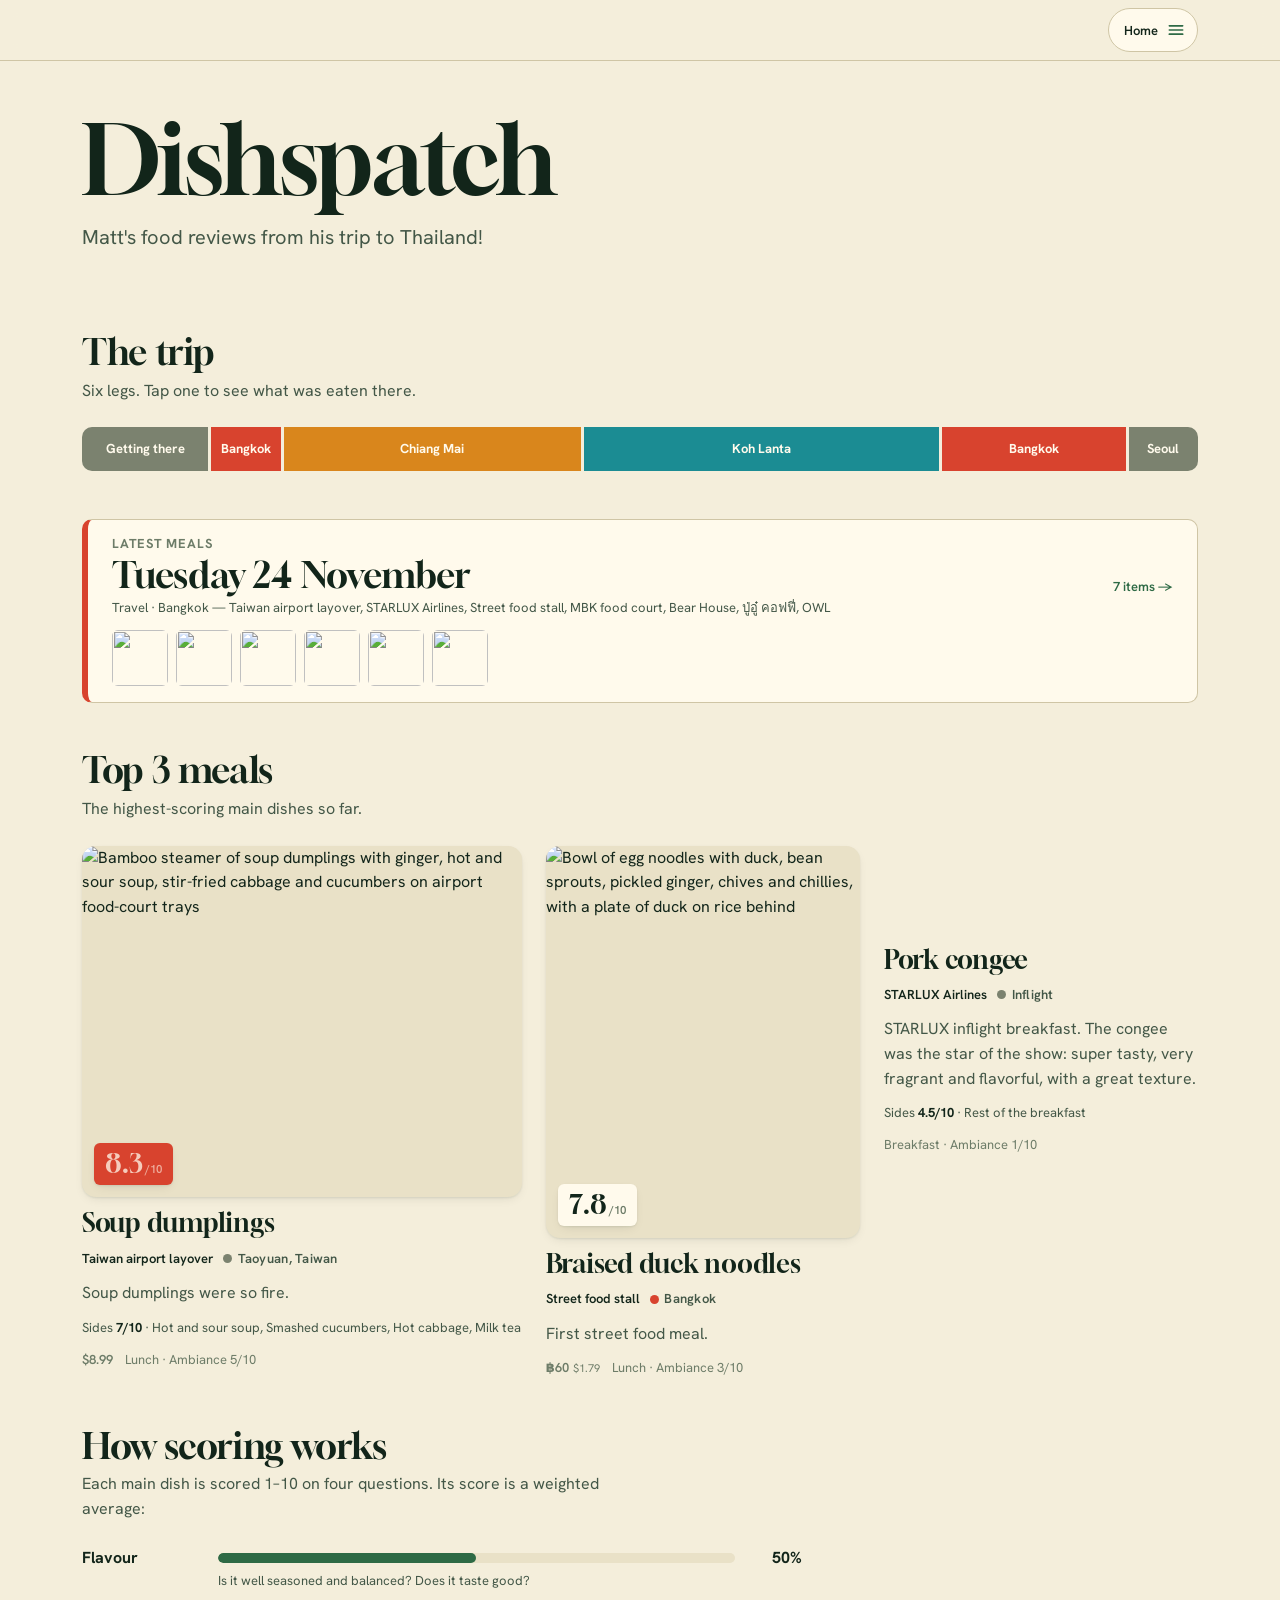
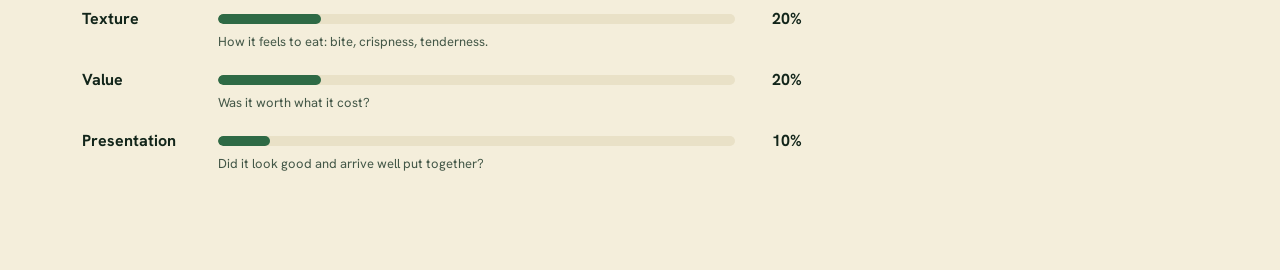
==== site/index.html @ 8c4c0d9f "Home: yesterday's meals card below the trip strip Co-Authored-By: Claude Opus 5.5 <noreply@anthropic" ====
<!doctype html>
<html lang="en">
<head>
<meta charset="utf-8">
<meta name="viewport" content="width=device-width, initial-scale=1">
<title>Dishspatch</title>
<meta name="description" content="Dishspatch: dispatches from Thailand, one dish at a time. A scored photo journal of everything eaten, 22 Nov – 8 Dec 2026.">
<link rel="preconnect" href="https://fonts.googleapis.com">
<link rel="preconnect" href="https://fonts.gstatic.com" crossorigin>
<link href="https://fonts.googleapis.com/css2?family=Gloock&family=Hanken+Grotesk:wght@400;500;600;700&family=Sarabun:wght@400;500&display=swap" rel="stylesheet">
<link rel="stylesheet" href="brand.css">
<style>
  .wrap { max-width: 1180px; margin: 0 auto; padding: 0 16px; }
  @media (min-width: 720px) { .wrap { padding: 0 32px; } }

  /* Masthead */
  .masthead { position: relative; overflow: hidden; padding: var(--s-7) 0 var(--s-6); }
  .masthead .wrap { position: relative; }
  .masthead h1 { font-size: var(--step-5); letter-spacing: -0.02em; }
  .masthead h1 a { color: inherit; text-decoration: none; }
  .tagline { font-size: var(--step-1); color: var(--ink-soft); margin: var(--s-3) 0 0; max-width: 40ch; }
  /* Leg strip (mirrors the travel planner) */
  .strip { display: flex; gap: 3px; margin-top: var(--s-5); height: 44px; border-radius: var(--radius-md); overflow: hidden; }
  .strip a { flex: var(--n) 1 0; min-width: 0; display: flex; align-items: center; justify-content: center; padding: 0 6px; background: var(--r);
    color: #fffaec; text-decoration: none; font: 700 var(--step--1)/1.1 var(--font-body); white-space: nowrap; overflow: hidden; text-overflow: ellipsis; }
  .strip a:hover { filter: brightness(1.08); }
  .strip a:focus-visible { outline: 3px solid var(--ink); outline-offset: -3px; border-radius: 0; }
  /* Phones: same proportional bar, thin slices use their abbreviation. */
  .strip a { min-width: 30px; }
  @media (max-width: 599px) { .strip { height: 40px; } .strip a { font-size: 11px; padding: 0 3px; } .strip a .wide { display: none; } }
  @media (min-width: 600px) { .strip a .narrow { display: none; } }

  /* Sticky bar: the three views */
  .bar { position: sticky; top: 0; z-index: 5; background: color-mix(in srgb, var(--paper) 94%, transparent); backdrop-filter: blur(8px); border-bottom: 1px solid var(--rule); }
  .bar .wrap { padding-top: var(--s-2); padding-bottom: var(--s-2); }
  /* Menu: one button opens the list of views */
  .bar .wrap { display: flex; justify-content: flex-end; }
  .menu { position: relative; width: max-content; }
  .menu-btn { display: inline-flex; align-items: center; gap: .65em; min-height: 44px; padding: 0 .85em 0 1.15em; border: 1.5px solid var(--rule); border-radius: var(--pill);
    background: var(--paper-raised); color: var(--ink); font: 600 var(--step--1)/1 var(--font-body); cursor: pointer; transition: border-color .2s var(--ease-out); }
  .menu-btn:hover, .menu-btn[aria-expanded="true"] { border-color: var(--fern); }
  .menu-btn svg { width: 20px; height: 20px; flex: none; color: var(--fern); }
  .menu-list { position: absolute; top: calc(100% + 8px); right: 0; z-index: 6; min-width: 232px; list-style: none; margin: 0; padding: 6px;
    background: var(--paper-raised); border: 1px solid var(--rule); border-radius: var(--radius-md); box-shadow: var(--shadow-2); }
  .menu-list a { display: block; padding: .85em 1em; border-radius: var(--radius-sm); color: var(--ink); text-decoration: none; font-weight: 600; }
  .menu-list a:hover { background: var(--paper-sunk); }
  .menu-list a[aria-current="page"] { background: var(--fern); color: var(--paper-raised); }

  /* Best to worst */
  .filters { display: flex; flex-wrap: wrap; align-items: end; gap: var(--s-4); }
  .field { display: grid; gap: 6px; }
  .field > span { font-size: var(--step--1); font-weight: 600; color: var(--ink-soft); }
  .seg { display: flex; border: 1.5px solid var(--rule); border-radius: var(--pill); padding: 3px; background: var(--paper-raised); }
  .seg button { border: 0; background: none; font: 600 var(--step--1)/1 var(--font-body); color: var(--ink-soft); padding: 0 1.2em; min-height: 36px; border-radius: var(--pill); cursor: pointer; }
  .seg button:hover { color: var(--ink); }
  .seg button[aria-pressed="true"] { background: var(--fern); color: var(--paper-raised); }
  .field select { appearance: none; min-height: 42px; padding: 0 2.4em 0 1em; border: 1.5px solid var(--rule); border-radius: var(--pill); color: var(--ink); cursor: pointer;
    font: 600 var(--step--1)/1 var(--font-body); background: var(--paper-raised) url("data:image/svg+xml,%3Csvg xmlns='http://www.w3.org/2000/svg' viewBox='0 0 24 24' fill='none' stroke='%2312251a' stroke-width='2' stroke-linecap='round' stroke-linejoin='round'%3E%3Cpath d='m6 9 6 6 6-6'/%3E%3C/svg%3E") no-repeat right .8em center / 16px; }
  .field select:hover { border-color: var(--ink-faint); }
  .rank { list-style: none; margin: var(--s-6) 0 0; padding: 0; border-top: 1px solid var(--rule); max-width: 760px; }
  .rank li { border-bottom: 1px solid var(--rule); }
  .rank-row { display: grid; grid-template-columns: 1.75rem 56px 1fr auto; gap: var(--s-3); align-items: center; width: 100%; padding: var(--s-3) 0;
    background: none; border: 0; font: inherit; color: inherit; text-align: left; cursor: pointer; }
  .rank-row:hover b { text-decoration: underline; text-underline-offset: 3px; text-decoration-thickness: 1.5px; }
  .rank-n { font-weight: 700; color: var(--ink-faint); font-variant-numeric: tabular-nums; text-align: right; }
  .rank-thumb { width: 56px; height: 56px; border-radius: var(--radius-sm); overflow: hidden; display: grid; place-items: center;
    background: color-mix(in srgb, var(--r) 18%, var(--paper-sunk)); color: var(--r); }
  .rank-thumb img { width: 100%; height: 100%; object-fit: cover; }
  .rank-thumb svg { width: 30px; opacity: .75; }
  .rank-text { min-width: 0; }
  .rank-text b { display: block; font-weight: 700; }
  .rank-text small { display: block; margin-top: 2px; color: var(--ink-soft); font-size: var(--step--1); }
  .rank-score { font: 400 var(--step-2)/1 var(--font-display); font-variant-numeric: tabular-nums; white-space: nowrap; }
  .rank-score small { font: 600 var(--step--1)/1 var(--font-body); color: var(--ink-faint); margin-left: 1px; }
  .rank li:first-child .rank-score { color: var(--hibiscus); }
  .rank-rest { margin: var(--s-4) 0 0; color: var(--ink-faint); font-size: var(--step--1); max-width: 62ch; }
  .masthead h1 a { color: inherit; text-decoration: none; }
  .view-intro { padding-top: var(--s-6); }
  .view-intro .strip { margin-top: 0; }

  /* Day chips (Day by day view) */
  .daychips { list-style: none; margin: 0; padding: 0; display: flex; flex-wrap: wrap; gap: var(--s-2); }
  .daychips a { display: grid; place-items: center; min-width: 44px; height: 44px; padding: 0 .6em; border-radius: var(--radius-sm); border: 1.5px solid var(--rule);
    background: var(--paper-raised); color: var(--ink); text-decoration: none; font: 700 var(--step--1)/1 var(--font-body); }
  .daychips a.has { border-color: var(--r); background: color-mix(in srgb, var(--r) 14%, var(--paper-raised)); }
  .daychips a:hover { border-color: var(--ink-faint); }
  .chips-note { margin: var(--s-3) 0 0; font-size: var(--step--1); color: var(--ink-faint); }

  /* Intro: top 3 + scoring chart */
  .intro section { padding: var(--s-7) 0 0; }
  .intro .section-title { margin-bottom: var(--s-2); }
  /* Home: quick link to yesterday's meals (or the latest day with food). */
  .yday { display: grid; grid-template-columns: 1fr auto; gap: var(--s-1) var(--s-4); align-items: center; padding: var(--s-4) var(--s-5);
    border: 1.5px solid var(--rule); border-left: 6px solid var(--r); border-radius: var(--radius-md); background: var(--paper-raised);
    color: var(--ink); text-decoration: none; transition: border-color .2s var(--ease-out); }
  .yday:hover { border-color: var(--r); }
  .yday:focus-visible { outline: 3px solid var(--ink); outline-offset: 2px; }
  .yday-k { grid-column: 1 / -1; font: 700 var(--step--1)/1.2 var(--font-body); color: var(--ink-faint); text-transform: uppercase; letter-spacing: .06em; }
  .yday-date { font: 400 var(--step-3)/1.05 var(--font-display); }
  .yday-go { grid-row: 2 / span 2; grid-column: 2; font: 600 var(--step--1)/1 var(--font-body); color: var(--fern); white-space: nowrap; }
  .yday-where { margin: 0; color: var(--ink-soft); font-size: var(--step--1); }
  .yday-thumbs { grid-column: 1 / -1; display: flex; gap: var(--s-2); margin-top: var(--s-2); overflow: hidden; }
  @media (max-width: 599px) { .yday { padding: var(--s-4); } .yday-date { font-size: var(--step-2); } .yday-thumbs img { width: 48px; height: 48px; } }
  .yday-thumbs img { width: 56px; height: 56px; flex: none; object-fit: cover; border-radius: var(--radius-sm); }
  .lede { margin: 0 0 var(--s-5); color: var(--ink-soft); max-width: 62ch; }
  .weights { list-style: none; margin: 0; padding: 0; display: grid; gap: var(--s-4); max-width: 720px; }
  .weights li { display: grid; grid-template-columns: 7.5rem 1fr 3.2rem; gap: var(--s-1) var(--s-4); align-items: center; }
  .weights .w-name { font-weight: 700; }
  .weights .w-bar { height: 10px; border-radius: var(--pill); background: var(--paper-sunk); overflow: hidden; }
  .weights .w-bar i { display: block; height: 100%; width: var(--w); background: var(--fern); border-radius: inherit; }
  .weights .w-pct { font-weight: 700; text-align: right; }
  .weights .w-q { grid-column: 1 / -1; color: var(--ink-soft); font-size: var(--step--1); margin-top: calc(-1 * var(--s-1)); }
  @media (min-width: 640px) { .weights .w-q { grid-column: 2 / -1; } }
  .food-title { padding-top: var(--s-8); margin: 0; scroll-margin-top: 64px; }

  /* Legs */
  .leg { padding-top: var(--s-7); scroll-margin-top: 64px; }
  .leg-head { display: grid; gap: var(--s-1); margin-bottom: var(--s-2); }
  .leg-num { font-weight: 700; font-size: var(--step--1); color: var(--r); letter-spacing: .04em; }
  .leg-head h2 { font-size: var(--step-3); }
  .leg-meta { color: var(--ink-faint); font-size: var(--step--1); font-weight: 600; }
  .day-head h3 { font: 400 var(--step-3)/1.05 var(--font-display); margin: 0; }
  .leg .day-head h3 { font-size: var(--step-2); }
  .day { scroll-margin-top: 64px; }
  .quiet { list-style: none; margin: var(--s-5) 0 0; padding: 0; border-top: 1px solid var(--rule); }
  .quiet li { display: grid; grid-template-columns: 3.6rem 7rem 1fr; gap: var(--s-1) var(--s-3); align-items: baseline; padding: var(--s-3) 0; border-bottom: 1px solid var(--rule); scroll-margin-top: 64px; font-size: var(--step--1); }
  .quiet .q-num { font-weight: 700; color: var(--r); }
  .quiet .q-date { font-weight: 600; color: var(--ink); }
  .quiet .q-note { color: var(--ink-soft); }
  .quiet .q-note em { font-style: normal; color: var(--ink); }
  @media (max-width: 519px) { .quiet li { grid-template-columns: 3.6rem 1fr; } .quiet .q-note { grid-column: 2; } }

  /* Best bites */
  .best { padding: var(--s-7) 0 var(--s-4); }
  .section-title { font-size: var(--step-3); margin-bottom: var(--s-5); }
  .best-row { display: grid; gap: var(--s-5); grid-template-columns: 1fr; }
  @media (min-width: 760px) { .best-row { grid-template-columns: 1.4fr 1fr 1fr; } }

  /* Days */
  /* main is also .wrap, whose padding shorthand would zero this — so target both. Extra room for phone home bars. */
  main.wrap { padding-bottom: calc(var(--s-8) + 24px + env(safe-area-inset-bottom, 0px)); }
  .day { padding: var(--s-7) 0 0; }
  .day-head { display: flex; flex-wrap: wrap; align-items: baseline; gap: var(--s-2) var(--s-4); margin-bottom: var(--s-5); padding-bottom: var(--s-3); border-bottom: 1px solid var(--rule); }
  .day-head h2 { font-size: var(--step-3); }
  .day-num { font-weight: 700; font-size: var(--step--1); color: var(--r); letter-spacing: .04em; }
  .day-meta { margin-left: auto; color: var(--ink-faint); font-size: var(--step--1); font-weight: 600; }
  .day-empty { color: var(--ink-soft); margin: 0; padding: var(--s-4) var(--s-5); background: var(--paper-sunk); border-radius: var(--radius-md); max-width: 70ch; }
  .day-empty em { font-style: normal; color: var(--ink); font-weight: 600; }

  .grid { display: grid; gap: var(--s-6) var(--s-5); grid-template-columns: 1fr; }
  @media (min-width: 560px) { .grid { grid-template-columns: repeat(2, 1fr); } }
  @media (min-width: 940px) { .grid { grid-template-columns: repeat(3, 1fr); } }


  /* Dish card */
  .dish { display: flex; flex-direction: column; gap: var(--s-3); cursor: pointer; color: inherit; text-align: left; background: none; border: 0; padding: 0; font: inherit; }
  .dish figure { margin: 0; position: relative; border-radius: var(--radius-lg); overflow: hidden; aspect-ratio: 4 / 5; background: var(--paper-sunk); box-shadow: var(--shadow-1); transition: box-shadow .4s var(--ease-out), transform .4s var(--ease-out); }
  .dish:hover figure { box-shadow: var(--shadow-2); transform: translateY(-3px); }
  .dish img { width: 100%; height: 100%; object-fit: cover; }
  .dish figure.nophoto, .best-row .dish:first-child figure.nophoto { aspect-ratio: auto; height: 88px; }
  .dish figure.nophoto .noimg svg { width: 40px; }
  .dish .noimg { position: absolute; inset: 0; display: grid; place-items: center; background: color-mix(in srgb, var(--r) 18%, var(--paper-sunk)); color: var(--r); }
  .dish .noimg svg { width: 45%; opacity: .7; }
  .dish .badge {
    position: absolute; left: var(--s-3); bottom: var(--s-3); background: var(--paper-raised); color: var(--ink);
    padding: .45em .75em .4em; border-radius: var(--radius-sm); box-shadow: var(--shadow-1); font-size: .9rem;
  }
  .dish .badge.top { background: var(--hibiscus); color: var(--on-accent); }
  .dish .badge.top span { color: inherit; opacity: .75; }
  .dish h3 { font-size: var(--step-2); }
  .dish .thai { font-family: "Sarabun", var(--font-body); color: var(--ink-soft); margin: -.4em 0 0; }
  .dish .where { margin: 0; display: flex; flex-wrap: wrap; gap: .25em .75em; align-items: center; font-size: var(--step--1); color: var(--ink-soft); }
  .dish .where .place { font-weight: 600; color: var(--ink); }
  .dish .desc { margin: 0; color: var(--ink-soft); display: -webkit-box; -webkit-line-clamp: 3; -webkit-box-orient: vertical; overflow: hidden; }
  .dish .sides { margin: 0; font-size: var(--step--1); color: var(--ink-soft); }
  .dish .sides b { color: var(--ink); font-weight: 700; }
  .dish .foot { display: flex; justify-content: space-between; align-items: center; gap: var(--s-3); font-size: var(--step--1); color: var(--ink-faint); }
  .best-row .dish:first-child figure { aspect-ratio: 5 / 4; }
  @media (max-width: 759px) { .best-row .dish:first-child figure { aspect-ratio: 4 / 5; } }

  /* Empty journal */
  .welcome { margin: var(--s-7) 0 0; padding: var(--s-6); border: 2px dashed var(--rule); border-radius: var(--radius-lg); max-width: 62ch; }
  .welcome h2 { font-size: var(--step-2); margin-bottom: var(--s-2); }
  .welcome p { margin: 0; color: var(--ink-soft); }

  /* Lightbox */
  dialog { border: 0; padding: 0; background: var(--paper-raised); color: var(--ink); border-radius: var(--radius-lg); max-width: min(980px, calc(100vw - 32px)); width: 100%; max-height: calc(100dvh - 32px); box-shadow: var(--shadow-2); }
  dialog::backdrop { background: rgb(8 20 13 / .72); backdrop-filter: blur(3px); }
  dialog[open] { animation: rise .45s var(--ease-out); }
  @keyframes rise { from { transform: translateY(16px) scale(.98); opacity: 0; } }
  .lb { display: grid; grid-template-columns: 1fr; }
  @media (min-width: 820px) { .lb { grid-template-columns: 1.3fr 1fr; } .lb.nophoto { grid-template-columns: 1fr; max-width: 560px; } }
  dialog:has(.lb.nophoto) { max-width: min(560px, calc(100vw - 32px)); }
  .lb.nophoto .lb-body { padding-top: var(--s-7); }
  .lb-photo { background: #0b1a12; display: grid; place-items: center; min-height: 240px; }
  .lb-photo img { max-height: 78dvh; width: 100%; object-fit: contain; }
  .lb-body { padding: var(--s-6); display: flex; flex-direction: column; gap: var(--s-4); overflow: auto; }
  .lb-body h2 { font-size: var(--step-4); }
  .lb-body .thai { font-family: "Sarabun", var(--font-body); color: var(--ink-soft); font-size: var(--step-1); margin: -.3em 0 0; }
  .lb-body .desc { margin: 0; white-space: pre-line; max-width: 60ch; }
  .facts { display: grid; grid-template-columns: auto 1fr; gap: var(--s-2) var(--s-4); margin: 0; font-size: var(--step--1); }
  .facts dt { color: var(--ink-faint); font-weight: 600; }
  .facts dd { margin: 0; }
  .breakdown { width: 100%; border-collapse: collapse; font-size: var(--step--1); }
  .breakdown th, .breakdown td { padding: .4em .5em; text-align: right; border-bottom: 1px solid var(--rule); }
  .breakdown th:first-child, .breakdown td:first-child { text-align: left; padding-left: 0; }
  .breakdown thead th { color: var(--ink-faint); font-weight: 600; }
  .breakdown tbody th { font-weight: 600; }
  .breakdown td.total { font-weight: 700; color: var(--ink); }
  .breakdown .short { display: none; }
  .side-list { list-style: none; margin: var(--s-2) 0 0; padding: 0; }
  .side-list li { display: flex; justify-content: space-between; gap: var(--s-3); padding: .3em 0; border-top: 1px solid var(--rule); }
  .side-list small { color: var(--ink-faint); }
  .side-list b { font-weight: 700; }
  @media (max-width: 599px) { .breakdown .full { display: none; } .breakdown .short { display: inline; } .breakdown th, .breakdown td { padding: .4em .3em; } }
  .lb-close { position: absolute; top: var(--s-3); right: var(--s-3); width: 40px; height: 40px; border-radius: var(--pill); border: 0; background: var(--paper-raised); color: var(--ink); display: grid; place-items: center; cursor: pointer; box-shadow: var(--shadow-1); z-index: 1; }
  .lb-close svg { width: 18px; height: 18px; }
  /* Photo carousel: swipe (scroll-snap) or tap the arrows. */
  .lb-photo { position: relative; }
  .lb-track { display: flex; width: 100%; overflow-x: auto; scroll-snap-type: x mandatory; scrollbar-width: none; overscroll-behavior-x: contain; }
  .lb-track::-webkit-scrollbar { display: none; }
  .lb-slide { flex: 0 0 100%; scroll-snap-align: center; scroll-snap-stop: always; display: grid; place-items: center; }
  .lb-nav { position: absolute; top: 50%; transform: translateY(-50%); width: 44px; height: 44px; border-radius: var(--pill); border: 0;
    background: rgb(255 255 255 / .88); color: var(--ink); display: grid; place-items: center; cursor: pointer; box-shadow: var(--shadow-1); }
  .lb-nav svg { width: 20px; height: 20px; }
  .lb-nav.prev { left: var(--s-3); } .lb-nav.next { right: var(--s-3); }
  .lb-nav:disabled { opacity: 0; pointer-events: none; }
  .lb-dots { position: absolute; bottom: var(--s-3); left: 50%; transform: translateX(-50%); display: flex; gap: 6px; padding: 5px 8px; border-radius: var(--pill); background: rgb(0 0 0 / .4); }
  .lb-dots span { width: 7px; height: 7px; border-radius: 50%; background: rgb(255 255 255 / .5); }
  .lb-dots span[aria-current="true"] { background: #fff; }
  .lb.scoring .lb-nav, .lb.scoring .lb-dots { display: none; }

  .todo { align-self: flex-start; font-size: var(--step--1); font-weight: 600; color: var(--hibiscus); }
  .score-btn, .wiz-nav button { appearance: none; font: 600 var(--step--1)/1 var(--font-body); padding: .8em 1.2em; border-radius: var(--pill); cursor: pointer; }
  .score-btn, .wiz-nav .primary { border: 0; background: var(--fern); color: var(--paper-raised); align-self: flex-start; }
  .wiz-nav .primary:disabled { opacity: .45; cursor: not-allowed; }
  .wiz-nav { display: flex; gap: var(--s-2); justify-content: space-between; margin-top: auto; padding-top: var(--s-2); }
  .wiz-nav .ghost { border: 1.5px solid var(--rule); background: none; color: var(--ink); }
  .wiz-step { margin: 0; font-size: var(--step--1); font-weight: 600; color: var(--ink-faint); }
  .wiz-q { margin: 0; color: var(--ink-soft); }
  .share { display: inline-block; font-weight: 600; color: var(--fern); }
  .wiz-msg { margin: 0; font-size: var(--step--1); color: var(--ink-soft); min-height: 1.2em; }
  .scale { display: grid; gap: var(--s-1); }
  .scale-row { display: flex; align-items: center; gap: var(--s-4); }
  .track { flex: 1; min-width: 0; --thumb: 16px; }
  .scale input[type="range"] { display: block; width: 100%; height: 36px; margin: 0; accent-color: var(--fern); cursor: pointer; }
  .scale.unset input[type="range"] { opacity: .45; }
  .scale-num { display: flex; align-items: baseline; gap: .25em; font-weight: 600; color: var(--ink-faint); }
  .scale-num input { width: 3.4em; padding: .3em .2em; border: 1.5px solid var(--rule); border-radius: var(--radius-sm); background: var(--paper); color: var(--ink);
    font: 400 var(--step-2)/1 var(--font-display); text-align: center; -moz-appearance: textfield; }
  .scale-num input::-webkit-outer-spin-button, .scale-num input::-webkit-inner-spin-button { -webkit-appearance: none; margin: 0; }
  .scale-num input:focus-visible { outline: 2px solid var(--hibiscus); outline-offset: 1px; }
  .ticks { position: relative; height: 36px; }
  .ticks button { position: absolute; top: 0; left: calc(var(--thumb) / 2 + (100% - var(--thumb)) * var(--i) / 9); transform: translateX(-50%);
    appearance: none; border: 0; background: none; min-width: 28px; height: 36px; padding: 0; border-radius: var(--radius-sm);
    font: 600 var(--step--1)/1 var(--font-body); color: var(--ink-faint); cursor: pointer; }
  .ticks button:hover { color: var(--ink); background: var(--paper-sunk); }
  @media (max-width: 479px) {
    .scale:not(.compact) .scale-row { flex-direction: column-reverse; align-items: stretch; gap: var(--s-2); }
    .scale:not(.compact) .scale-num { align-self: flex-start; }
  }
  .scale.compact .scale-num input { font-size: var(--step-1); width: 3em; }
  .wiz-right, .wiz-left { display: flex; gap: var(--s-2); align-items: center; }
  .wiz-nav button { min-height: 44px; }
  .wiz-nav .arrow { width: 44px; height: 44px; padding: 0; display: grid; place-items: center; }
  .wiz-nav .arrow svg { width: 18px; height: 18px; }
  .wiz-nav .arrow:disabled { opacity: .35; cursor: not-allowed; }
  .multi-head { display: flex; justify-content: space-between; align-items: baseline; }
  .clear { appearance: none; border: 0; background: none; color: var(--ink-faint); font: 600 var(--step--1)/1 var(--font-body); cursor: pointer; text-decoration: underline; text-underline-offset: .2em; }
  @media (max-width: 819px) { .lb.scoring .lb-photo { min-height: 0; height: 120px; } .lb.scoring .lb-photo img { height: 120px; object-fit: cover; } }
  .price-form { display: grid; gap: var(--s-2); }
  .prow { display: flex; align-items: center; justify-content: space-between; gap: var(--s-3); padding: var(--s-1) 0; border-bottom: 1px solid var(--rule); }
  .prow span { font-weight: 600; }
  .prow input, .prow select { width: 8.5em; padding: .5em .6em; border: 1.5px solid var(--rule); border-radius: var(--radius-sm); background: var(--paper); color: var(--ink); font: 500 var(--step-0)/1.2 var(--font-body); text-align: right; }
  .prow select { text-align: left; }
  .price-list { list-style: none; margin: 0; padding: 0; }
  .price-list li { display: flex; justify-content: space-between; gap: var(--s-3); padding: .2em 0; }
  .price-list li.total { border-top: 1px solid var(--rule); margin-top: .2em; padding-top: .35em; font-weight: 700; }
  .multi { list-style: none; margin: 0; padding: 0; display: grid; gap: var(--s-4); }
  .multi li { display: grid; gap: var(--s-2); }
  .multi li > span { font-weight: 600; }

  @media (max-width: 599px) {
    .controls .wrap { flex-wrap: wrap; }
    .filters { flex-basis: 100%; }
    .dish figure, .best-row .dish:first-child figure { aspect-ratio: 1 / 1; }
  }

  @media (prefers-reduced-motion: reduce) { *, *::before, *::after { animation: none !important; transition: none !important; } }
</style>
</head>
<body>
<div class="bar" id="bar">
  <div class="wrap">
    <nav class="menu" aria-label="Views">
      <button type="button" class="menu-btn" id="menuBtn" aria-expanded="false" aria-controls="menuList">
        <span id="menuLabel">Home</span>
        <svg viewBox="0 0 24 24" fill="none" stroke="currentColor" stroke-width="2" stroke-linecap="round" aria-hidden="true"><path d="M4 7h16M4 12h16M4 17h16"/></svg>
      </button>
      <ul class="menu-list" id="menuList" hidden>
        <li><a href="#home" data-view="home">Home</a></li>
        <li><a href="#legs" data-view="legs">Legs</a></li>
        <li><a href="#days" data-view="days">Day by day</a></li>
        <li><a href="#rank" data-view="rank">Best to worst</a></li>
      </ul>
    </nav>
  </div>
</div>

<header class="masthead" id="top">
  <div class="wrap">
    <h1><a href="#home">Dishspatch</a></h1>
    <p class="tagline" id="tagline"></p>
  </div>
</header>

<main class="wrap" id="main"></main>


<dialog id="lightbox" aria-labelledby="lbTitle"></dialog>

<script src="data.js"></script>
<script>
(() => {
  const J = window.JOURNAL || { trip: { days: [], regions: {} }, entries: [] };
  const { trip } = J;
  const BASE = J.entries || [];
  let entries = BASE;
  const $ = (s, el = document) => el.querySelector(s);
  const esc = s => String(s ?? "").replace(/[&<>"']/g, c => ({ "&": "&amp;", "<": "&lt;", ">": "&gt;", '"': "&quot;", "'": "&#39;" }[c]));
  const dayIndex = Object.fromEntries(trip.days.map((d, i) => [d.date, i]));
  const dayOf = date => trip.days[dayIndex[date]];
  const fmtDate = (iso, opts = { weekday: "short", day: "numeric", month: "short" }) =>
    new Date(iso + "T12:00:00").toLocaleDateString("en-GB", opts);
  /* Money: each meal's prices are in one local currency; USD shown beside at a fixed approximate rate. */
  const FX = J.fx || { USD: 1, THB: 33.5, TWD: 32.9 };
  const SYM = { THB: "฿", TWD: "NT$", USD: "$" };
  const money = (n, cur) => { const d = cur === "USD" || n % 1 ? 2 : 0; return (SYM[cur] || cur + " ") + n.toLocaleString("en-US", { minimumFractionDigits: d, maximumFractionDigits: d }); };
  const toUsd = (n, cur) => n / (FX[cur] || 1);
  const usdStr = n => "$" + (n < 10 ? n.toFixed(2) : Math.round(n).toLocaleString("en-US"));
  const pricePair = (n, cur) => cur === "USD" ? `<span class="price">${money(n, "USD")}</span>`
    : `<span class="price">${money(n, cur)}<small>${usdStr(toUsd(n, cur))}</small></span>`;
  const isAmount = v => typeof v === "number" && Number.isFinite(v) && v >= 0 && v < 1e7;
  const priceTotal = e => { const p = e.price; if (!p) return null; const vals = [p.main, ...Object.values(p.sides || {})].filter(isAmount); return vals.length ? vals.reduce((a, b) => a + b, 0) : null; };
  const mealUsd = e => { const t = priceTotal(e); return t === null ? null : toUsd(t, e.price.currency); };
  const todayBkk = new Date().toLocaleDateString("en-CA", { timeZone: "Asia/Bangkok" });

  /* ---------- Icons (authored, one stroke weight) ---------- */
  const ICON = {
    close: '<svg viewBox="0 0 24 24" fill="none" stroke="currentColor" stroke-width="2" stroke-linecap="round"><path d="M6 6l12 12M18 6 6 18"/></svg>',
    bowl: '<svg viewBox="0 0 64 64" fill="none" stroke="currentColor" stroke-width="2.5" stroke-linecap="round" stroke-linejoin="round"><path d="M8 30h48c0 13-10.7 22-24 22S8 43 8 30Z"/><path d="M24 52v4h16v-4"/><path d="M40 8 28 30M48 12 34 30"/><path d="M22 24c0-4 4-4 4-8M30 24c0-4 4-4 4-8" opacity=".7"/></svg>',
  };


  /* ---------- Derived data ---------- */
  const regionName = k => trip.regions[k] || k;
  let priced, rated, totalUsd, avg, daysWithFood, topRating;
  // Drinks get ONE overall score (scores.overall) instead of the four-question rubric.
  const isDrink = e => e.meal === "drink";
  const hasScore = e => isDrink(e) ? typeof e.scores?.overall === "number" : !!e.scores?.main;
  function derive() {
    priced = entries.filter(e => mealUsd(e) !== null);
    rated = entries.filter(e => typeof e.rating === "number" && !isDrink(e));  // meals only; drinks rank separately
    totalUsd = priced.reduce((s, e) => s + mealUsd(e), 0);
    avg = rated.length ? rated.reduce((s, e) => s + e.rating, 0) / rated.length : null;
    daysWithFood = new Set(entries.map(e => e.date)).size;
    topRating = rated.length ? Math.max(...rated.map(e => e.rating)) : null;
  }

  $("#tagline").textContent = "Matt's food reviews from his trip to Thailand!";

  /* ---------- Legs & state ---------- */
  const LEGS = (trip.legs || []).map((l, i) => ({ ...l, n: i + 1, id: "leg-" + (i + 1), days: trip.days.filter(d => d.date >= l.from && d.date <= l.to) }));
  const shortDate = iso => fmtDate(iso, { day: "numeric", month: "short" });
  const legDates = l => { const a = l.own ? l.own[0] : l.from, b = l.own ? l.own[1] : l.to; return shortDate(a) + (a !== b ? " – " + shortDate(b) : ""); };
  const owns = (l, date) => l.own ? date >= l.own[0] && date <= l.own[1] : date >= l.from && date <= l.to;
  // A dish belongs to the leg covering its date whose regions include where it was eaten;
  // otherwise to the leg that owns that day.
  function legFor(e) {
    const cands = LEGS.filter(l => e.date >= l.from && e.date <= l.to);
    return cands.find(l => (l.regions || [l.region]).includes(e.region)) || LEGS.find(l => owns(l, e.date)) || cands[0];
  }
  const dishesIn = l => entries.filter(e => legFor(e) === l);
  const VIEWS = ["home", "legs", "days", "rank"];
  const VIEW_NAMES = { home: "Home", legs: "Legs", days: "Day by day", rank: "Best to worst" };
  const state = { view: "home" };
  // Hash → view: #home, #legs, #leg-N (legs), #days, #d-YYYY-MM-DD (days).
  const viewFor = h => h.startsWith("leg-") ? "legs" : h.startsWith("d-") ? "days" : VIEWS.includes(h) ? h : "home";

  /* ---------- Cards ---------- */
  const ratingHtml = r => `<span class="rating"><b>${Number.isInteger(r) ? r : r.toFixed(1)}</b><span>/10</span></span>`;
  const priceHtml = e => { const t = priceTotal(e); return t === null ? "" : pricePair(t, e.price.currency); };
  function priceFacts(e) {
    const p = e.price, rows = [];
    if (isAmount(p.main)) rows.push([e.dish, p.main]);
    Object.entries(p.sides || {}).forEach(([n, a]) => { if (isAmount(a)) rows.push([n, a]); });
    const list = rows.map(([n, a]) => `<li><span>${esc(n)}</span>${pricePair(a, p.currency)}</li>`).join("");
    const total = rows.length > 1 ? `<li class="total"><span>Total</span>${pricePair(priceTotal(e), p.currency)}</li>` : "";
    return `<ul class="price-list">${list}${total}</ul>${p.note ? `<small>${esc(p.note)}</small>` : ""}`;
  }

  const fmtScore = r => Number.isInteger(r) ? String(r) : r.toFixed(1);
  const sideName = it => typeof it === "string" ? it : it.name;
  const sidesDetail = sd => {
    const its = (sd.items || []).filter(it => typeof it === "object" && (typeof it.rating === "number" || it.note));
    if (!its.length) return "";
    return `<ul class="side-list">${its.map(it => `<li><span>${esc(it.name)}${it.note ? ` <small>${esc(it.note)}</small>` : ""}</span>${typeof it.rating === "number" ? `<b>${fmtScore(it.rating)}</b>` : ""}</li>`).join("")}</ul>`;
  };
  const sidesLine = e => {
    const sd = e.sides; if (!sd) return "";
    const score = typeof sd.rating === "number" ? `<b>${fmtScore(sd.rating)}/10</b>` : "";
    const items = (sd.items || []).map(sideName).join(", ");
    return `<p class="sides">Sides ${score}${score && items ? " · " : ""}${esc(items)}</p>`;
  };
  // Dessert: like sides, but one score only (no per-item scores).
  const dessertItems = e => (e.dessert?.items || []).map(sideName);
  const dessertLine = e => {
    const d = e.dessert; if (!d) return "";
    const score = typeof d.rating === "number" ? `<b>${fmtScore(d.rating)}/10</b>` : "";
    const items = dessertItems(e).join(", ");
    return `<p class="sides">Dessert ${score}${score && items ? " · " : ""}${esc(items)}</p>`;
  };

  const RUBRIC = J.rubric || { flavour: 50, texture: 20, value: 20, presentation: 10 };
  // Each question's share of the dish score, e.g. "37.5%".
  const pct = k => `${+(RUBRIC[k] / Object.values(RUBRIC).reduce((a, b) => a + b, 0) * 100).toFixed(1)}%`;
  function breakdown(e) {
    const sc = e.scores; if (!sc || !sc.main) return "";
    const keys = Object.keys(RUBRIC);
    const cap = k => k[0].toUpperCase() + k.slice(1);
    const row = (label, qs, total) => qs ? `<tr><th scope="row">${label}</th>${keys.map(k => `<td>${fmtScore(qs[k])}</td>`).join("")}<td class="total">${fmtScore(total)}</td></tr>` : "";
    return `<table class="breakdown"><thead><tr><th></th>${keys.map(k => `<th scope="col" title="${cap(k)}, ${pct(k)} of the score"><span class="full">${cap(k)}</span><span class="short">${({ flavour: "Flavour", value: "Value", texture: "Texture", presentation: "Pres." })[k] || cap(k)}</span><br><span style="font-weight:400">${pct(k)}</span></th>`).join("")}<th scope="col">Score</th></tr></thead>
      <tbody>${row("Main", sc.main, e.rating)}</tbody></table>`;
  }

  function card(e) {
    const p = (e.photos || [])[0];
    const isTop = !isDrink(e) && typeof e.rating === "number" && e.rating === topRating && rated.length > 1;
    return `<button type="button" class="dish" data-region="${esc(e.region)}" data-id="${esc(e.id)}" aria-label="${esc(e.dish)}, details">
      <figure class="${p ? "" : "nophoto"}">
        ${p ? `<img src="${esc(p.src)}" alt="${esc(p.alt || e.dish)}" width="${p.w || 1200}" height="${p.h || 1500}" loading="lazy" decoding="async">`
            : `<div class="noimg">${ICON.bowl}</div>`}
        ${typeof e.rating === "number" ? `<span class="badge ${isTop ? "top" : ""}">${ratingHtml(e.rating)}</span>` : ""}
      </figure>
      <h3>${esc(e.dish)}</h3>
      ${e.thaiName ? `<p class="thai" lang="th">${esc(e.thaiName)}</p>` : ""}
      <p class="where">${e.place?.name ? `<span class="place">${esc(e.place.name)}</span>` : ""}<span class="region-tag" data-region="${esc(e.region)}">${esc(e.place?.area || regionName(e.region))}</span></p>
      ${e.description ? `<p class="desc">${esc(e.description)}</p>` : ""}
      ${sidesLine(e)}
      ${dessertLine(e)}
      ${canScore && !hasScore(e) ? `<span class="todo">Needs ${isDrink(e) ? "a score" : "scores"}</span>` : ""}
      <div class="foot">${priceHtml(e)}<span>${esc(e.meal ? e.meal[0].toUpperCase() + e.meal.slice(1) : "")}${typeof e.ambiance === "number" ? ` · Ambiance ${fmtScore(e.ambiance)}/10` : ""}</span></div>
    </button>`;
  }

  /* ---------- Views ---------- */
  function render() {
    document.querySelectorAll(".menu-list a").forEach(a => { if (a.dataset.view === state.view) a.setAttribute("aria-current", "page"); else a.removeAttribute("aria-current"); });
    $("#menuLabel").textContent = VIEW_NAMES[state.view];
    $("#menuBtn").setAttribute("aria-label", `Menu, showing ${VIEW_NAMES[state.view]}`);
    $("#main").innerHTML = state.view === "legs" ? legsView() : state.view === "days" ? daysView() : state.view === "rank" ? rankView() : homeView();
  }

  function stripHtml() {
    return `<nav class="strip" aria-label="Legs of the trip">${LEGS.map(l => {
      const own = l.own ? trip.days.filter(d => owns(l, d.date)).length : l.days.length;
      // Wide screens: slices sized by days, full name unless the slice is thin. Phones: grid with short names.
      const wide = own < 2 ? l.name.split(/[ /&]/)[0] : l.name;
      return `<a href="#${l.id}" data-region="${esc(l.region)}" style="--n:${Math.max(own, 1)}" title="${esc(l.name)} · ${legDates(l)}" aria-label="${esc(l.name)}, ${legDates(l)}"><span class="wide">${esc(wide)}</span><span class="narrow">${esc(l.abbr || l.name)}</span></a>`;
    }).join("")}</nav>`;
  }

  // Yesterday (Bangkok time); if nothing was logged then, the most recent earlier day with food.
  function ydayHtml() {
    const y = new Date(todayBkk + "T12:00:00Z"); y.setUTCDate(y.getUTCDate() - 1);
    const yIso = y.toISOString().slice(0, 10);
    const date = [...new Set(entries.map(e => e.date))].filter(d => d <= yIso).sort().pop();
    if (!date) return "";
    const items = entries.filter(e => e.date === date);
    const places = [...new Set(items.map(e => e.place?.name || e.place?.area || regionName(e.region)).filter(Boolean))];
    const regions = [...new Set(items.map(e => e.region))];
    const thumbs = items.flatMap(e => (e.photos || []).slice(0, 1)).slice(0, 6);
    const n = items.length;
    return `<section><a class="yday" href="#d-${date}" data-region="${esc(regions[regions.length - 1])}">
        <span class="yday-k">${date === yIso ? "Meals from yesterday" : "Latest meals"}</span>
        <span class="yday-date">${fmtDate(date, { weekday: "long", day: "numeric", month: "long" })}</span>
        <span class="yday-go">${n} ${n === 1 ? "item" : "items"} →</span>
        <p class="yday-where">${esc(regions.map(regionName).join(" · "))} — ${esc(places.join(", "))}</p>
        ${thumbs.length ? `<span class="yday-thumbs" aria-hidden="true">${thumbs.map(p => `<img src="${esc(p.src)}" alt="" loading="lazy" decoding="async">`).join("")}</span>` : ""}
      </a></section>`;
  }
  function homeView() {
    const top = [...rated].sort((a, b) => b.rating - a.rating || a.date.localeCompare(b.date)).slice(0, 3);
    const Q = { flavour: "Is it well seasoned and balanced? Does it taste good?", texture: "How it feels to eat: bite, crispness, tenderness.", value: "Was it worth what it cost?", presentation: "Did it look good and arrive well put together?" };
    const weights = `<ul class="weights">${Object.keys(RUBRIC).map(k => `<li><span class="w-name">${k[0].toUpperCase() + k.slice(1)}</span><span class="w-bar"><i style="--w:${pct(k)}"></i></span><span class="w-pct">${pct(k)}</span><span class="w-q">${Q[k] || ""}</span></li>`).join("")}</ul>`;
    return `<div class="intro">
      <section><h2 class="section-title">The trip</h2><p class="lede">Six legs. Tap one to see what was eaten there.</p>${stripHtml()}</section>
      ${ydayHtml()}
      <section><h2 class="section-title">Top 3 meals</h2><p class="lede">The highest-scoring main dishes so far.</p>
        ${top.length ? `<div class="best-row">${top.map(card).join("")}</div>` : `<p class="day-empty">No dishes scored yet.</p>`}</section>
      <section><h2 class="section-title">How scoring works</h2><p class="lede">Each main dish is scored 1–10 on four questions. Its score is a weighted average:</p>${weights}</section>
    </div>`;
  }

  // A day with dishes: heading + cards. Days without dishes go in a compact list instead.
  function dayBlock(d, items, withId) {
    const i = trip.days.indexOf(d);
    return `<section class="day" data-region="${esc(d.region)}"${withId ? ` id="d-${d.date}"` : ""}>
      <div class="day-head"><span class="day-num">DAY ${i + 1}</span><h3>${fmtDate(d.date)}</h3><span class="region-tag" data-region="${esc(d.region)}">${esc(d.location)}</span>
      <span class="day-meta">${items.length} ${items.length === 1 ? "dish" : "dishes"}</span></div>
      <div class="grid">${items.map(card).join("")}</div></section>`;
  }
  function quietRow(d, withId) {
    const i = trip.days.indexOf(d);
    const note = d.date > todayBkk ? (d.foodHint ? `Coming up. On the plan: <em>${esc(d.foodHint)}</em>` : "Coming up.") : "Nothing logged.";
    return `<li${withId ? ` id="d-${d.date}"` : ""} data-region="${esc(d.region)}"><span class="q-num">DAY ${i + 1}</span><span class="q-date">${fmtDate(d.date)}</span><span class="q-note">${note}</span></li>`;
  }
  // rows: [{d, items, quiet}] in order; consecutive quiet days collapse into one list.
  function runHtml(rows, withId) {
    let html = "", quiet = [];
    const flush = () => { if (quiet.length) { html += `<ol class="quiet">${quiet.join("")}</ol>`; quiet = []; } };
    rows.forEach(r => { if (r.items.length) { flush(); html += dayBlock(r.d, r.items, withId); } else quiet.push(quietRow(r.d, withId)); });
    flush();
    return html;
  }

  function legsView() {
    return `<div class="view-intro">${stripHtml()}</div>` + LEGS.map(l => {
      const dishes = dishesIn(l);
      // Days shown in a leg: the days it owns, plus shared travel days where it has dishes.
      const rows = l.days.map(d => ({ d, items: dishes.filter(e => e.date === d.date) })).filter(r => r.items.length || owns(l, r.d.date));
      const ownDays = trip.days.filter(d => owns(l, d.date)).length;
      return `<section class="leg" id="${l.id}" data-region="${esc(l.region)}">
        <div class="leg-head"><span class="leg-num">LEG ${l.n}</span><h2>${esc(l.name)}</h2>
        <span class="leg-meta">${legDates(l)} · ${ownDays} ${ownDays === 1 ? "day" : "days"} · ${dishes.length ? `${dishes.length} ${dishes.length === 1 ? "dish" : "dishes"}` : "no dishes yet"}</span></div>
        ${runHtml(rows, false)}</section>`;
    }).join("");
  }

  function daysView() {
    const chips = `<ol class="daychips" aria-label="Jump to a day">${trip.days.map((d, i) => {
      const has = entries.some(e => e.date === d.date);
      return `<li><a href="#d-${d.date}" class="${has ? "has" : ""}" data-region="${esc(d.region)}" title="${fmtDate(d.date)} · ${esc(d.location)}" aria-label="Day ${i + 1}, ${fmtDate(d.date)}${has ? ", has dishes" : ""}">${i + 1}</a></li>`;
    }).join("")}</ol><p class="chips-note">Tap a day to jump to it. Shaded days have dishes.</p>`;
    return `<div class="view-intro">${chips}</div>` + runHtml(trip.days.map(d => ({ d, items: entries.filter(e => e.date === d.date) })), true);
  }

  /* Best to worst: mains or sides, filtered by where and which meal. */
  const MEAL_ORDER = ["breakfast", "lunch", "dinner", "snack", "dessert", "drink"];
  const cap1 = s => s[0].toUpperCase() + s.slice(1);
  const rank = { kind: "mains", loc: "all", meal: "all" };
  function rankRow(n, e, title, sub, score) {
    const p = (e.photos || [])[0];
    return `<li><button type="button" class="rank-row" data-id="${esc(e.id)}" aria-label="${n}. ${esc(title)}, ${fmtScore(score)} out of 10, details">
      <span class="rank-n">${n}</span>
      <span class="rank-thumb" data-region="${esc(e.region)}">${p ? `<img src="${esc(p.src)}" alt="" loading="lazy" decoding="async">` : ICON.bowl}</span>
      <span class="rank-text"><b>${esc(title)}</b><small>${sub}</small></span>
      <span class="rank-score">${fmtScore(score)}<small>/10</small></span></button></li>`;
  }
  function rankView() {
    const locs = [...new Set(entries.map(e => e.region))].sort((a, b) => regionName(a).localeCompare(regionName(b)));
    const meals = MEAL_ORDER.filter(m => entries.some(e => e.meal === m));
    if (!locs.includes(rank.loc)) rank.loc = "all";
    if (!meals.includes(rank.meal)) rank.meal = "all";
    const pool = entries.filter(e => (rank.loc === "all" || e.region === rank.loc) && (rank.meal === "all" || e.meal === rank.meal));
    const where = e => [e.place?.name, shortDate(e.date)].filter(Boolean).map(esc).join(" · ");
    let rows = [], rest = "";
    if (rank.kind === "mains") {
      const meals = pool.filter(e => !isDrink(e));
      rows = meals.filter(e => typeof e.rating === "number").map(e => ({ e, title: e.dish, sub: where(e), score: e.rating }));
      const un = meals.filter(e => typeof e.rating !== "number");
      if (un.length) rest = `Not scored yet: ${un.map(e => esc(e.dish)).join(", ")}.`;
    } else if (rank.kind === "drinks") {
      const drinks = pool.filter(isDrink);
      rows = drinks.filter(e => typeof e.rating === "number").map(e => ({ e, title: e.dish, sub: where(e), score: e.rating }));
      const un = drinks.filter(e => typeof e.rating !== "number");
      if (un.length) rest = `Not scored yet: ${un.map(e => esc(e.dish)).join(", ")}.`;
    } else if (rank.kind === "desserts") {
      pool.forEach(e => {
        const d = e.dessert; if (!d || typeof d.rating !== "number") return;
        rows.push({ e, title: dessertItems(e).join(", ") || `Dessert with the ${e.dish.toLowerCase()}`, sub: `With the ${esc(e.dish.toLowerCase())} · ${where(e)}`, score: d.rating });
      });
    } else {
      pool.forEach(e => {
        const sd = e.sides; if (!sd) return;
        if (typeof sd.rating === "number") rows.push({ e, title: `All sides with the ${e.dish.toLowerCase()}`, sub: esc((sd.items || []).map(sideName).join(", ")) || where(e), score: sd.rating });
        (sd.items || []).forEach(it => { if (typeof it === "object" && typeof it.rating === "number") rows.push({ e, title: it.name, sub: `With the ${esc(e.dish.toLowerCase())} · ${where(e)}`, score: it.rating }); });
      });
    }
    rows.sort((a, b) => b.score - a.score || a.e.date.localeCompare(b.e.date));
    const opt = (v, label, cur) => `<option value="${esc(v)}"${v === cur ? " selected" : ""}>${esc(label)}</option>`;
    const filters = `<div class="filters">
      <div class="field"><span id="kindLbl">Rank</span><div class="seg" role="group" aria-labelledby="kindLbl">
        ${[["mains", "Main dishes"], ["sides", "Sides"], ["desserts", "Desserts"], ["drinks", "Drinks"]].map(([k, l]) => `<button type="button" data-kind="${k}" aria-pressed="${rank.kind === k}">${l}</button>`).join("")}</div></div>
      <label class="field"><span>Location</span><select data-filter="loc">${opt("all", "Everywhere", rank.loc)}${locs.map(k => opt(k, regionName(k), rank.loc)).join("")}</select></label>
      <label class="field"><span>Meal</span><select data-filter="meal">${opt("all", "All meals", rank.meal)}${meals.map(m => opt(m, cap1(m), rank.meal)).join("")}</select></label>
    </div>`;
    const list = rows.length ? `<ol class="rank">${rows.map((r, i) => rankRow(i + 1, r.e, r.title, r.sub, r.score)).join("")}</ol>`
      : `<p class="day-empty" style="margin-top:var(--s-6)">${({ sides: "No scored sides", desserts: "No scored desserts", drinks: "No scored drinks" })[rank.kind] || "No scored dishes"} for these filters yet.</p>`;
    return `<div class="view-intro"><h2 class="section-title">Best to worst</h2>${filters}${list}${rest ? `<p class="rank-rest">${rest}</p>` : ""}</div>`;
  }

  // Route from the URL hash, then scroll to the leg/day it names (or to the top of the view).
  function go() {
    const h = decodeURIComponent(location.hash.slice(1));
    state.view = viewFor(h);
    render();
    const el = (h.startsWith("leg-") || h.startsWith("d-")) ? document.getElementById(h) : null;
    if (el) requestAnimationFrame(() => el.scrollIntoView({ block: "start" }));
    else window.scrollTo({ top: 0 });
  }

  /* ---------- Lightbox ---------- */
  const dlg = $("#lightbox");
  function open(id) {
    const e = entries.find(x => x.id === id); if (!e) return;
    const photos = e.photos || [];
    const day = dayOf(e.date);
    const facts = [
      ["When", `${fmtDate(e.date, { weekday: "long", day: "numeric", month: "long" })}${e.meal ? ", " + e.meal : ""}${e.time ? " · " + e.time : ""}`],
      ["Where", [e.place?.name, e.place?.area || regionName(e.region)].filter(Boolean).map(esc).join(", ") + (e.place?.mapsUrl ? ` · <a href="${esc(e.place.mapsUrl)}" target="_blank" rel="noopener">map</a>` : "")],
      e.sides ? ["Sides", (typeof e.sides.rating === "number" ? `<strong>${fmtScore(e.sides.rating)}/10</strong>` : "") +
        ((e.sides.items || []).length ? `${typeof e.sides.rating === "number" ? " · " : ""}${esc(e.sides.items.map(sideName).join(", "))}` : "") +
        (e.sides.note ? `<br>${esc(e.sides.note)}` : "") + sidesDetail(e.sides)] : null,
      e.dessert ? ["Dessert", (typeof e.dessert.rating === "number" ? `<strong>${fmtScore(e.dessert.rating)}/10</strong>` : "") +
        (dessertItems(e).length ? `${typeof e.dessert.rating === "number" ? " · " : ""}${esc(dessertItems(e).join(", "))}` : "") +
        (e.dessert.note ? `<br>${esc(e.dessert.note)}` : "")] : null,
      typeof e.ambiance === "number" ? ["Ambiance", `<strong>${fmtScore(e.ambiance)}/10</strong> <small>(not part of the food score)</small>`] : null,
      priceTotal(e) !== null ? ["Paid", priceFacts(e)] : null,
      day ? ["Trip day", `Day ${dayIndex[e.date] + 1} · ${esc(day.location)}`] : null,
    ].filter(Boolean);
    dlg.innerHTML = `<button class="lb-close" type="button" aria-label="Close">${ICON.close}</button>
      <div class="lb${photos[0] ? "" : " nophoto"}" data-region="${esc(e.region)}">
        ${photos[0] ? `<div class="lb-photo"${photos.length > 1 ? ` role="region" aria-roledescription="carousel" aria-label="Photos"` : ""}>
          <div class="lb-track">${photos.map((p, i) => `<div class="lb-slide"${photos.length > 1 ? ` aria-label="Photo ${i + 1} of ${photos.length}"` : ""}><img src="${esc(p.src)}" alt="${esc(p.alt || e.dish)}"></div>`).join("")}</div>
          ${photos.length > 1 ? `<button type="button" class="lb-nav prev" aria-label="Previous photo" disabled>${CHEV("M15 5l-7 7 7 7")}</button>
          <button type="button" class="lb-nav next" aria-label="Next photo">${CHEV("M9 5l7 7-7 7")}</button>
          <div class="lb-dots" aria-hidden="true">${photos.map((_, i) => `<span aria-current="${i === 0}"></span>`).join("")}</div>` : ""}
        </div>` : ""}
        <div class="lb-body">
          <span class="region-tag" data-region="${esc(e.region)}">${esc(regionName(e.region))}</span>
          <h2 id="lbTitle">${esc(e.dish)}</h2>
          ${e.thaiName ? `<p class="thai" lang="th">${esc(e.thaiName)}</p>` : ""}
          ${typeof e.rating === "number" ? `<div>${ratingHtml(e.rating)} <span style="color:var(--ink-faint);font-size:var(--step--1);font-weight:600">${isDrink(e) ? "overall" : "main dish"}</span></div>` : ""}
          ${e.description ? `<p class="desc">${esc(e.description)}</p>` : ""}
          ${breakdown(e)}
          ${canScore ? `<button type="button" class="score-btn" data-score="${esc(e.id)}">${hasScore(e) ? "Edit scores" : "Score it"}</button>` : ""}
          <dl class="facts">${facts.map(([k, v]) => `<dt>${k}</dt><dd>${v}</dd>`).join("")}</dl>
        </div>
      </div>`;
    dlg.showModal();
    const track = dlg.querySelector(".lb-track");
    if (track && photos.length > 1) track.addEventListener("scroll", syncCarousel, { passive: true });
  }
  const CHEV = d => `<svg viewBox="0 0 24 24" fill="none" stroke="currentColor" stroke-width="2.2" stroke-linecap="round" stroke-linejoin="round" aria-hidden="true"><path d="${d}"/></svg>`;
  const slideIndex = t => Math.round(t.scrollLeft / Math.max(1, t.clientWidth));
  function syncCarousel() {
    const t = dlg.querySelector(".lb-track"); if (!t) return;
    const i = slideIndex(t), n = t.children.length;
    dlg.querySelectorAll(".lb-dots span").forEach((d, k) => d.setAttribute("aria-current", k === i));
    const pv = dlg.querySelector(".lb-nav.prev"), nx = dlg.querySelector(".lb-nav.next");
    const focused = document.activeElement;
    if (pv) pv.disabled = i <= 0; if (nx) nx.disabled = i >= n - 1;
    if (focused?.disabled) (focused === nx ? pv : nx)?.focus({ preventScroll: true });
  }
  function stepCarousel(dir) {
    const t = dlg.querySelector(".lb-track"); if (!t) return;
    const i = Math.min(t.children.length - 1, Math.max(0, slideIndex(t) + dir));
    t.scrollTo({ left: i * t.clientWidth, behavior: matchMedia("(prefers-reduced-motion: reduce)").matches ? "auto" : "smooth" });
  }
  dlg.addEventListener("click", ev => {
    if (ev.target === dlg || ev.target.closest(".lb-close")) dlg.close();
  });
  dlg.addEventListener("click", ev => {
    const b = ev.target.closest(".lb-nav"); if (!b) return;
    stepCarousel(b.classList.contains("next") ? 1 : -1);
  });

  /* ---------- Live scores (artifact db) ----------
     Scores entered on the page live in db collection "scores", one doc per entry id:
     { main: {flavour, texture, value, presentation}, sidesRating, sideItems: {name: n}, ambiance }.
     They override the repo data; Claude folds them back into data/entries.json. */
  let db = null, canScore = false, dbScores = {};
  // Scores are 1.0–10.0 in steps of 0.1.
  const isScore = v => typeof v === "number" && v >= 1 && v <= 10 && Math.abs(Math.round(v * 10) - v * 10) < 1e-9;
  const toScore = x => { const n = Math.round(parseFloat(x) * 10) / 10; return Number.isFinite(n) ? Math.min(10, Math.max(1, n)) : undefined; };
  // Round half up to one decimal — must match dish_score() in scripts/build.py.
  const weighted = qs => Math.floor(Object.entries(RUBRIC).reduce((t, [k, w]) => t + qs[k] * w, 0) * 10 / Object.values(RUBRIC).reduce((a, b) => a + b, 0) + 0.5) / 10;
  function applyScores(e, sc) {
    const x = JSON.parse(JSON.stringify(e));
    if (sc.main && Object.keys(RUBRIC).every(k => isScore(sc.main[k]))) {
      const main = Object.fromEntries(Object.keys(RUBRIC).map(k => [k, sc.main[k]]));
      x.scores = { ...(x.scores || {}), main };
      x.rating = weighted(main);
    }
    if (isDrink(x) && isScore(sc.overall)) { x.scores = { ...(x.scores || {}), overall: sc.overall }; x.rating = sc.overall; }
    if (isScore(sc.sidesRating)) x.sides = { items: [], ...(x.sides || {}), rating: sc.sidesRating };
    if (sc.sideItems && typeof sc.sideItems === "object" && x.sides?.items) {
      x.sides.items = x.sides.items.map(it => {
        const r = sc.sideItems[sideName(it)];
        if (!isScore(r)) return it;
        return typeof it === "string" ? { name: it, rating: r } : { ...it, rating: r };
      });
    }
    const dn = typeof sc.dessertName === "string" ? sc.dessertName.trim() : "";
    if (dn && !(x.dessert?.items || []).length) x.dessert = { ...(x.dessert || {}), items: [dn] };
    if (isScore(sc.dessertRating)) x.dessert = { items: [], ...(x.dessert || {}), rating: sc.dessertRating };
    if (isScore(sc.ambiance)) x.ambiance = sc.ambiance;
    const pr = cleanPrice(sc.price); if (pr) x.price = { ...(x.price || {}), ...pr };
    return x;
  }
  function cleanPrice(p) {
    if (!p || typeof p !== "object" || !FX[p.currency]) return null;
    const out = { currency: p.currency };
    if (isAmount(p.main)) out.main = p.main;
    const sides = Object.fromEntries(Object.entries(p.sides || {}).filter(([, a]) => isAmount(a)));
    if (Object.keys(sides).length) out.sides = sides;
    return out.main !== undefined || out.sides ? out : null;
  }
  function refresh() {
    entries = BASE.map(e => dbScores[e.id] ? applyScores(e, dbScores[e.id]) : e);
    derive(); render();
  }

  function steps(e) {
    if (isDrink(e)) return [
      { key: "overall", title: "Overall", q: "One score for the drink." },
      { key: "ambiance", title: "Ambiance", q: "The setting. Shown separately; it never counts toward the score.", optional: true },
      { key: "price", title: "Price", q: "Optional. What did it cost?", optional: true, kind: "price" },
    ];
    const st = [
      { key: "flavour", title: "Flavour", q: "Is it well seasoned and balanced? Does it taste good?" },
      { key: "texture", title: "Texture", q: "How does it feel to eat: bite, crispness, tenderness?" },
      { key: "value", title: "Value", q: "Was it worth what you paid?" },
      { key: "presentation", title: "Presentation", q: "Did it look good and arrive well put together?" },
    ];
    if (e.sides) st.push({ key: "sidesRating", title: "Sides", q: "One score for everything else on the table.", optional: true });
    if ((e.sides?.items || []).length) st.push({ key: "sideItems", title: "Standout sides", q: "Score any side worth calling out. Skip the rest.", optional: true, multi: true });
    st.push({ key: "dessertRating", title: "Dessert", q: "Optional. One score for dessert, if there was one.", optional: true, kind: "dessert" });
    st.push({ key: "ambiance", title: "Ambiance", q: "The setting. Shown separately; it never counts toward the food score.", optional: true });
    st.push({ key: "price", title: "Prices", q: "Optional. What did each item cost? Leave any blank.", optional: true, kind: "price" });
    return st;
  }
  let wiz = null;
  function startScoring(id) {
    const e = entries.find(x => x.id === id); if (!e) return;
    const prev = dbScores[id] || {};
    const sideItems = {};
    (e.sides?.items || []).forEach(it => { if (typeof it === "object" && isScore(it.rating)) sideItems[it.name] = it.rating; });
    wiz = {
      e, i: 0, st: steps(e),
      v: {
        ...(e.scores?.main || {}), ...(prev.main || {}),
        overall: prev.overall ?? e.scores?.overall,
        sidesRating: prev.sidesRating ?? (e.scores?.main && isScore(e.sides?.rating) ? e.sides.rating : undefined),
        sideItems: { ...sideItems, ...(prev.sideItems || {}) },
        dessertRating: prev.dessertRating ?? e.dessert?.rating,
        dessertName: (e.dessert?.items || []).length ? undefined : (prev.dessertName || ""),
        ambiance: prev.ambiance ?? e.ambiance,
        price: (() => {
          const base = cleanPrice(prev.price) || cleanPrice(e.price) || {};
          return { currency: base.currency || (e.region === "transit" ? "USD" : "THB"), main: base.main, sides: { ...(base.sides || {}) } };
        })(),
      },
    };
    drawWizard();
  }
  const scaleRow = (name, cur, compact) => {
    const set = isScore(cur);
    return `<div class="scale${set ? "" : " unset"}${compact ? " compact" : ""}" data-for="${esc(name)}">
      <div class="scale-row">
        <div class="track">
          <input type="range" min="1" max="10" step="0.1" value="${set ? cur : 5.5}" aria-label="${esc(name)} score, 1 to 10">
          ${compact ? "" : `<div class="ticks">${Array.from({ length: 10 }, (_, k) => `<button type="button" style="--i:${k}" data-jump="${k + 1}" aria-label="Set ${esc(name)} to ${k + 1}">${k + 1}</button>`).join("")}</div>`}
        </div>
        <label class="scale-num"><input type="number" min="1" max="10" step="0.1" inputmode="decimal" value="${set ? cur.toFixed(1) : ""}" placeholder="–" aria-label="${esc(name)} exact score"><span>/10</span></label>
      </div>
    </div>`;
  };
  // Bottom bar: Cancel (+ Skip) on the left; ‹ Save › on the right, so a single change can be saved from any step.
  const mainDone = () => isDrink(wiz.e) ? isScore(wiz.v.overall) : Object.keys(RUBRIC).every(k => isScore(wiz.v[k]));
  const ARROW = d => `<svg viewBox="0 0 24 24" fill="none" stroke="currentColor" stroke-width="2.2" stroke-linecap="round" stroke-linejoin="round" aria-hidden="true"><path d="${d}"/></svg>`;
  function navBar(nextReady) {
    const { st, i } = wiz, s = st[i];
    const last = i >= st.length;
    return `<div class="wiz-nav"><span class="wiz-left"><button type="button" class="ghost" data-nav="cancel">Cancel</button>
        ${s && s.optional && !s.multi && s.kind !== "price" ? `<button type="button" class="ghost" data-nav="skip">Skip</button>` : ""}</span>
      <span class="wiz-right">
        <button type="button" class="ghost arrow" data-nav="back" aria-label="Previous" ${i ? "" : "disabled"}>${ARROW("M15 5l-7 7 7 7")}</button>
        <button type="button" class="primary" data-nav="save" ${mainDone() ? "" : "disabled"} title="${mainDone() ? "Save scores" : isDrink(wiz.e) ? "Give it an overall score first" : "Flavour, texture, value and presentation are needed first"}">Save</button>
        <button type="button" class="ghost arrow" data-nav="next" aria-label="Next" ${!last && nextReady ? "" : "disabled"}>${ARROW("M9 5l7 7-7 7")}</button>
      </span></div>`;
  }
  function drawWizard() {
    const { e, st, i, v } = wiz;
    const body = dlg.querySelector(".lb-body");
    const total = st.length + 1;
    let inner;
    if (i < st.length) {
      const s = st[i];
      const pv = v.price;
      const amt = a => isAmount(a) ? String(a) : "";
      const priceForm = `<div class="price-form">
          <label class="prow"><span>Currency</span><select data-pcur>${Object.keys(FX).map(c => `<option value="${c}" ${c === pv.currency ? "selected" : ""}>${c} (${SYM[c] || c})</option>`).join("")}</select></label>
          <label class="prow"><span>${esc(e.dish)}</span><input type="text" inputmode="decimal" data-pfor="" value="${amt(pv.main)}" placeholder="–" aria-label="${esc(e.dish)} price"></label>
          ${[...(e.sides?.items || []), ...(e.dessert?.items || [])].map(it => { const n = sideName(it); return `<label class="prow"><span>${esc(n)}</span><input type="text" inputmode="decimal" data-pfor="${esc(n)}" value="${amt(pv.sides[n])}" placeholder="–" aria-label="${esc(n)} price"></label>`; }).join("")}
          <p class="wiz-q" data-ptotal></p>
        </div>`;
      const dessertField = (dessertItems(e).length ? `<p class="wiz-q"><strong>${esc(dessertItems(e).join(", "))}</strong></p>`
          : `<label class="prow"><span>What was it?</span><input type="text" data-dname value="${esc(v.dessertName || "")}" placeholder="e.g. Mango sticky rice" aria-label="Dessert name" style="width:14em;text-align:left"></label>`)
        + scaleRow("Dessert", v.dessertRating);
      const field = s.kind === "price" ? priceForm : s.kind === "dessert" ? dessertField : s.multi
        ? `<ul class="multi">${e.sides.items.map(it => { const n = sideName(it); return `<li><div class="multi-head"><span>${esc(n)}</span><button type="button" class="clear" data-clear="${esc(n)}" ${isScore(v.sideItems[n]) ? "" : "hidden"}>Clear</button></div>${scaleRow(n, v.sideItems[n], true)}</li>`; }).join("")}</ul>`
        : scaleRow(s.key, v[s.key]);
      const ready = s.multi || s.optional || isScore(v[s.key]);
      wiz.pricing = s.kind === "price";
      inner = `<p class="wiz-step">${i + 1} of ${total} · ${esc(e.dish)}</p>
        <h2 id="lbTitle">${s.title}</h2><p class="wiz-q">${s.q}${RUBRIC[s.key] ? ` <strong class="share">${pct(s.key)} of the score</strong>` : ""}</p>${field}
        ${navBar(ready)}`;
    } else {
      const ok = mainDone(), drink = isDrink(e);
      inner = `<p class="wiz-step">${total} of ${total} · ${esc(e.dish)}</p><h2 id="lbTitle">Check and save</h2>
        ${ok ? `<div>${ratingHtml(drink ? v.overall : weighted(v))} <span class="wiz-q">${drink ? "overall" : "main dish"}</span></div>` : `<p class="wiz-q">${drink ? "An overall score is needed." : "Flavour, value, texture and presentation are all needed."}</p>`}
        <dl class="facts">${drink ? "" : Object.keys(RUBRIC).map(k => `<dt>${k[0].toUpperCase() + k.slice(1)} <small>${pct(k)}</small></dt><dd>${isScore(v[k]) ? v[k].toFixed(1) : "–"}</dd>`).join("")}
        ${isScore(v.sidesRating) ? `<dt>Sides</dt><dd>${v.sidesRating.toFixed(1)}</dd>` : ""}
        ${Object.entries(v.sideItems).filter(([, r]) => isScore(r)).map(([n, r]) => `<dt>${esc(n)}</dt><dd>${r.toFixed(1)}</dd>`).join("")}
        ${isScore(v.dessertRating) ? `<dt>Dessert${dessertItems(e).length || v.dessertName ? ` <small>${esc(dessertItems(e).join(", ") || v.dessertName)}</small>` : ""}</dt><dd>${v.dessertRating.toFixed(1)}</dd>` : ""}
        ${isScore(v.ambiance) ? `<dt>Ambiance</dt><dd>${v.ambiance.toFixed(1)} <small>(not in the food score)</small></dd>` : ""}
        ${(() => { const pe = { dish: e.dish, price: cleanPrice(v.price) }; return pe.price ? `<dt>Paid</dt><dd>${priceFacts(pe)}</dd>` : ""; })()}</dl>
        <p class="wiz-msg" role="status"></p>
        ${navBar(false)}`;
    }
    dlg.querySelector(".lb").classList.add("scoring");
    body.innerHTML = inner;
    if (wiz.pricing) showPriceTotal();
    body.querySelector('.scale input[type="range"], [data-nav=save]:not(:disabled)')?.focus({ preventScroll: true });
  }
  async function saveScores() {
    const { e, v } = wiz;
    const btn = dlg.querySelector("[data-nav=save]");
    let msg = dlg.querySelector(".wiz-msg");
    if (!msg) { msg = document.createElement("p"); msg.className = "wiz-msg"; msg.setAttribute("role", "status"); dlg.querySelector(".wiz-nav").before(msg); }
    btn.disabled = true; msg.textContent = "Saving…";
    const doc = isDrink(e) ? { overall: v.overall, updatedAt: new Date().toISOString() }
      : { main: Object.fromEntries(Object.keys(RUBRIC).map(k => [k, v[k]])), updatedAt: new Date().toISOString() };
    if (isScore(v.sidesRating)) doc.sidesRating = v.sidesRating;
    const items = Object.fromEntries(Object.entries(v.sideItems).filter(([, r]) => isScore(r)));
    if (Object.keys(items).length) doc.sideItems = items;
    if (isScore(v.dessertRating)) doc.dessertRating = v.dessertRating;
    if (v.dessertName && v.dessertName.trim()) doc.dessertName = v.dessertName.trim();
    if (isScore(v.ambiance)) doc.ambiance = v.ambiance;
    const pr = cleanPrice(v.price); if (pr) doc.price = pr;
    try {
      await db.doc("scores/" + e.id).set(doc);
      dbScores[e.id] = doc; wiz = null; refresh(); open(e.id);
    } catch (err) {
      btn.disabled = false;
      msg.textContent = err?.code === "invalid_argument" ? "Only the journal's owner can save scores." : "Couldn't save just now. Try again in a moment.";
    }
  }
  dlg.addEventListener("click", ev => {
    if (!wiz) return;
    const j = ev.target.closest("[data-jump]");
    if (j) { setScale(j.closest(".scale"), +j.dataset.jump); return; }
    const c = ev.target.closest("[data-clear]");
    if (c) {
      const f = c.dataset.clear; delete wiz.v.sideItems[f];
      const box = [...dlg.querySelectorAll(".scale")].find(x => x.dataset.for === f);
      box.classList.add("unset"); box.querySelector('input[type="number"]').value = ""; box.querySelector('input[type="range"]').value = 5.5; c.hidden = true;
      return;
    }
    const nav = ev.target.closest("[data-nav]"); if (!nav) return;
    if (nav.dataset.nav === "cancel") { const id = wiz.e.id; wiz = null; open(id); }
    else if (nav.dataset.nav === "back") { if (wiz.i > 0) { wiz.i--; drawWizard(); } }
    else if (nav.dataset.nav === "next") { wiz.i++; drawWizard(); }
    else if (nav.dataset.nav === "skip") { delete wiz.v[wiz.st[wiz.i].key]; wiz.i++; drawWizard(); }
    else if (nav.dataset.nav === "save") saveScores();
  });
  function setScale(box, val, from) {
    const f = box.dataset.for, s = wiz.st[wiz.i];
    if (s.multi) wiz.v.sideItems[f] = val; else wiz.v[s.key] = val;
    box.classList.remove("unset");
    if (from !== "range") box.querySelector('input[type="range"]').value = val;
    if (from !== "number") box.querySelector('input[type="number"]').value = val.toFixed(1);
    if (s.multi) { const c = [...dlg.querySelectorAll("[data-clear]")].find(x => x.dataset.clear === f); if (c) c.hidden = false; }
    const next = dlg.querySelector("[data-nav=next]"); if (next && wiz.i < wiz.st.length) next.disabled = false;
    const save = dlg.querySelector("[data-nav=save]"); if (save) save.disabled = !mainDone();
  }
  function showPriceTotal() {
    const el = dlg.querySelector("[data-ptotal]"); if (!el) return;
    const pr = cleanPrice(wiz.v.price);
    el.innerHTML = pr ? `Total ${priceHtml({ price: pr })}` : "";
  }
  dlg.addEventListener("change", ev => {
    if (wiz && ev.target.matches("[data-pcur]")) { wiz.v.price.currency = ev.target.value; showPriceTotal(); }
  });
  dlg.addEventListener("input", ev => {
    if (!wiz) return;
    if (ev.target.matches("[data-dname]")) { wiz.v.dessertName = ev.target.value; return; }
    if (ev.target.matches("[data-pfor]")) {
      const raw = ev.target.value.replace(/[^0-9.]/g, ""), n = raw === "" ? undefined : Math.round(parseFloat(raw) * 100) / 100;
      const f = ev.target.dataset.pfor, val = isAmount(n) ? n : undefined;
      if (f === "") wiz.v.price.main = val; else if (val === undefined) delete wiz.v.price.sides[f]; else wiz.v.price.sides[f] = val;
      showPriceTotal(); return;
    }
    const box = ev.target.closest(".scale"); if (!box) return;
    if (ev.target.type === "range") setScale(box, toScore(ev.target.value), "range");
    else { const n = toScore(ev.target.value); if (ev.target.value !== "" && n !== undefined && parseFloat(ev.target.value) >= 1 && parseFloat(ev.target.value) <= 10) setScale(box, n, "number"); }
  });
  dlg.addEventListener("change", ev => {
    if (!wiz || ev.target.type !== "number") return;
    const box = ev.target.closest(".scale"); const n = toScore(ev.target.value);
    if (n !== undefined) setScale(box, n);
  });
  document.addEventListener("keydown", ev => {
    if (dlg.open && !wiz && (ev.key === "ArrowLeft" || ev.key === "ArrowRight") && !ev.target.closest("input, select, textarea")) { ev.preventDefault(); stepCarousel(ev.key === "ArrowRight" ? 1 : -1); }
  });
  dlg.addEventListener("keydown", ev => {
    if (wiz && ev.key === "Enter" && ev.target.closest(".scale")) { ev.preventDefault(); const nx = dlg.querySelector("[data-nav=next]:not(:disabled)"); if (nx) nx.click(); }
  });
  dlg.addEventListener("click", ev => { const b = ev.target.closest("[data-score]"); if (b) startScoring(b.dataset.score); });
  dlg.addEventListener("close", () => { wiz = null; });

  (async () => {
    if (!window.claude?.use) return;
    const [d, user] = await Promise.all([claude.use("db"), claude.use("user")]);
    if (!d) return;
    db = d;
    const can = user ? await user.canEdit() : null;
    canScore = can !== false;
    db.collection("scores").onSnapshot(snap => {
      dbScores = Object.fromEntries(snap.docs.filter(x => x.exists).map(x => [x.id, x.data()]));
      refresh();
    }, () => {});  // on failure the page keeps showing the scores saved in the repo
    render();
  })();

  /* ---------- Events ---------- */
  window.addEventListener("hashchange", go);
  // Menu: toggle, close on pick / Escape / tap outside. Picking the current view goes back to its top.
  const menuBtn = $("#menuBtn"), menuList = $("#menuList");
  const setMenu = on => { menuBtn.setAttribute("aria-expanded", on); menuList.hidden = !on; if (on) (menuList.querySelector("[aria-current]") || menuList.querySelector("a")).focus(); };
  menuBtn.addEventListener("click", () => setMenu(menuList.hidden));
  menuList.addEventListener("click", ev => {
    const a = ev.target.closest("a[data-view]"); if (!a) return;
    setMenu(false);
    if ("#" + a.dataset.view === location.hash) { ev.preventDefault(); window.scrollTo({ top: 0 }); }
  });
  document.addEventListener("keydown", ev => { if (ev.key === "Escape" && !menuList.hidden) { setMenu(false); menuBtn.focus(); } });
  document.addEventListener("click", ev => { if (!menuList.hidden && !ev.target.closest(".menu")) setMenu(false); });
  $("#main").addEventListener("click", ev => {
    const k = ev.target.closest("[data-kind]"); if (k) { rank.kind = k.dataset.kind; render(); return; }
    const c = ev.target.closest(".dish, .rank-row"); if (c) open(c.dataset.id);
  });
  $("#main").addEventListener("change", ev => { const f = ev.target.dataset.filter; if (f) { rank[f] = ev.target.value; render(); $(`[data-filter="${f}"]`).focus(); } });

  derive();
  go();
})();
</script>
</body>
</html>
---- site/brand.css ----
/* Dishspatch — brand tokens + shared components.
   Source of truth for colour/type/shape. DESIGN.md documents these; change them here first. */

:root {
  /* Jungle neutrals: banana-leaf paper, canopy ink. Light only — no dark mode. */
  --paper: #f4eedb;
  --paper-raised: #fffaec;
  --paper-sunk: #e9e1c7;
  --ink: #12251a;
  --ink-soft: #435747;
  --ink-faint: #6d7c68;
  --rule: #cfc5a5;

  /* Tropical accents */
  --hibiscus: #d8432e;      /* primary accent: ratings, focus, links */
  --hibiscus-deep: #a92f1f;
  --mango: #f0a32f;
  --pandan: #a9cf5b;
  --fern: #2e6a45;
  --lagoon: #1b8c93;

  /* Region colours (one per stop on the route) */
  --r-transit: #7b826f;
  --r-bangkok: #d8432e;
  --r-chiang-mai: #d9861c;
  --r-chiang-rai: #3566c8;
  --r-doi-inthanon: #4f8d5d;
  --r-koh-lanta: #1b8c93;

  --on-accent: #fffaec;

  /* Type */
  --font-display: "Gloock", "Iowan Old Style", Georgia, serif;
  --font-body: "Hanken Grotesk", system-ui, sans-serif;
  --step--1: 0.8125rem;
  --step-0: 1rem;
  --step-1: 1.25rem;
  --step-2: 1.625rem;
  --step-3: 2.25rem;
  --step-4: clamp(2.75rem, 7vw, 4.5rem);
  --step-5: clamp(3.5rem, 13vw, 6rem);

  /* Shape: plain, consistent rounding */
  --radius-lg: 14px;
  --radius-md: 10px;
  --radius-sm: 6px;
  --pill: 999px;

  /* Space */
  --s-1: 4px; --s-2: 8px; --s-3: 12px; --s-4: 16px; --s-5: 24px; --s-6: 32px; --s-7: 48px; --s-8: 72px;

  /* Depth: soft, green-tinted, always offset */
  --shadow-1: 0 1px 2px rgb(18 37 26 / .08), 0 4px 12px -4px rgb(18 37 26 / .12);
  --shadow-2: 0 2px 4px rgb(18 37 26 / .08), 0 18px 40px -16px rgb(18 37 26 / .35);

  --ease-out: cubic-bezier(.16, 1, .3, 1);
  color-scheme: light;
}

/* Base */
*, *::before, *::after { box-sizing: border-box; }
html { -webkit-text-size-adjust: 100%; scrollbar-color: var(--fern) var(--paper-sunk); }
body {
  margin: 0; background: var(--paper); color: var(--ink);
  font: 400 var(--step-0)/1.55 var(--font-body);
  font-variant-numeric: tabular-nums;
}
::selection { background: var(--pandan); color: #12251a; }
:focus-visible { outline: 2px solid var(--hibiscus); outline-offset: 3px; border-radius: 4px; }
a { color: inherit; text-decoration-color: var(--hibiscus); text-underline-offset: .2em; text-decoration-thickness: 1.5px; }
img { display: block; max-width: 100%; }
h1, h2, h3 { font-family: var(--font-display); font-weight: 400; line-height: 1.05; letter-spacing: -0.01em; margin: 0; text-wrap: balance; }

/* Region tag: dot + name, colour from data-region */
[data-region] { --r: var(--r-transit); }
[data-region="bangkok"] { --r: var(--r-bangkok); }
[data-region="chiang-mai"] { --r: var(--r-chiang-mai); }
[data-region="chiang-rai"] { --r: var(--r-chiang-rai); }
[data-region="doi-inthanon"] { --r: var(--r-doi-inthanon); }
[data-region="koh-lanta"] { --r: var(--r-koh-lanta); }

.region-tag {
  display: inline-flex; align-items: center; gap: .45em;
  font-size: var(--step--1); font-weight: 600; letter-spacing: .02em; color: var(--ink-soft);
}
.region-tag::before { content: ""; width: .7em; height: .7em; border-radius: 50%; background: var(--r); }

/* Chip (filters) */
.chip {
  appearance: none; border: 1.5px solid var(--rule); background: var(--paper-raised); color: var(--ink);
  font: 600 var(--step--1)/1 var(--font-body); padding: .6em 1em; border-radius: var(--pill);
  cursor: pointer; display: inline-flex; align-items: center; gap: .5em; white-space: nowrap;
  transition: background .2s var(--ease-out), border-color .2s var(--ease-out);
}
.chip:hover { border-color: var(--ink-faint); }
.chip[aria-pressed="true"] { background: var(--ink); border-color: var(--ink); color: var(--paper); }
.chip[data-region]::before { content: ""; width: .65em; height: .65em; border-radius: 50%; background: var(--r); }

/* Rating: number out of 10 */
.rating { display: inline-flex; align-items: baseline; gap: .15em; font-family: var(--font-display); line-height: 1; }
.rating b { font-weight: 400; font-size: 1.9em; }
.rating span { font-family: var(--font-body); font-size: .8em; font-weight: 600; color: var(--ink-faint); }

/* Price */
.price { font-weight: 600; }
.price small { font-weight: 400; color: var(--ink-faint); font-size: .85em; margin-left: .35em; }
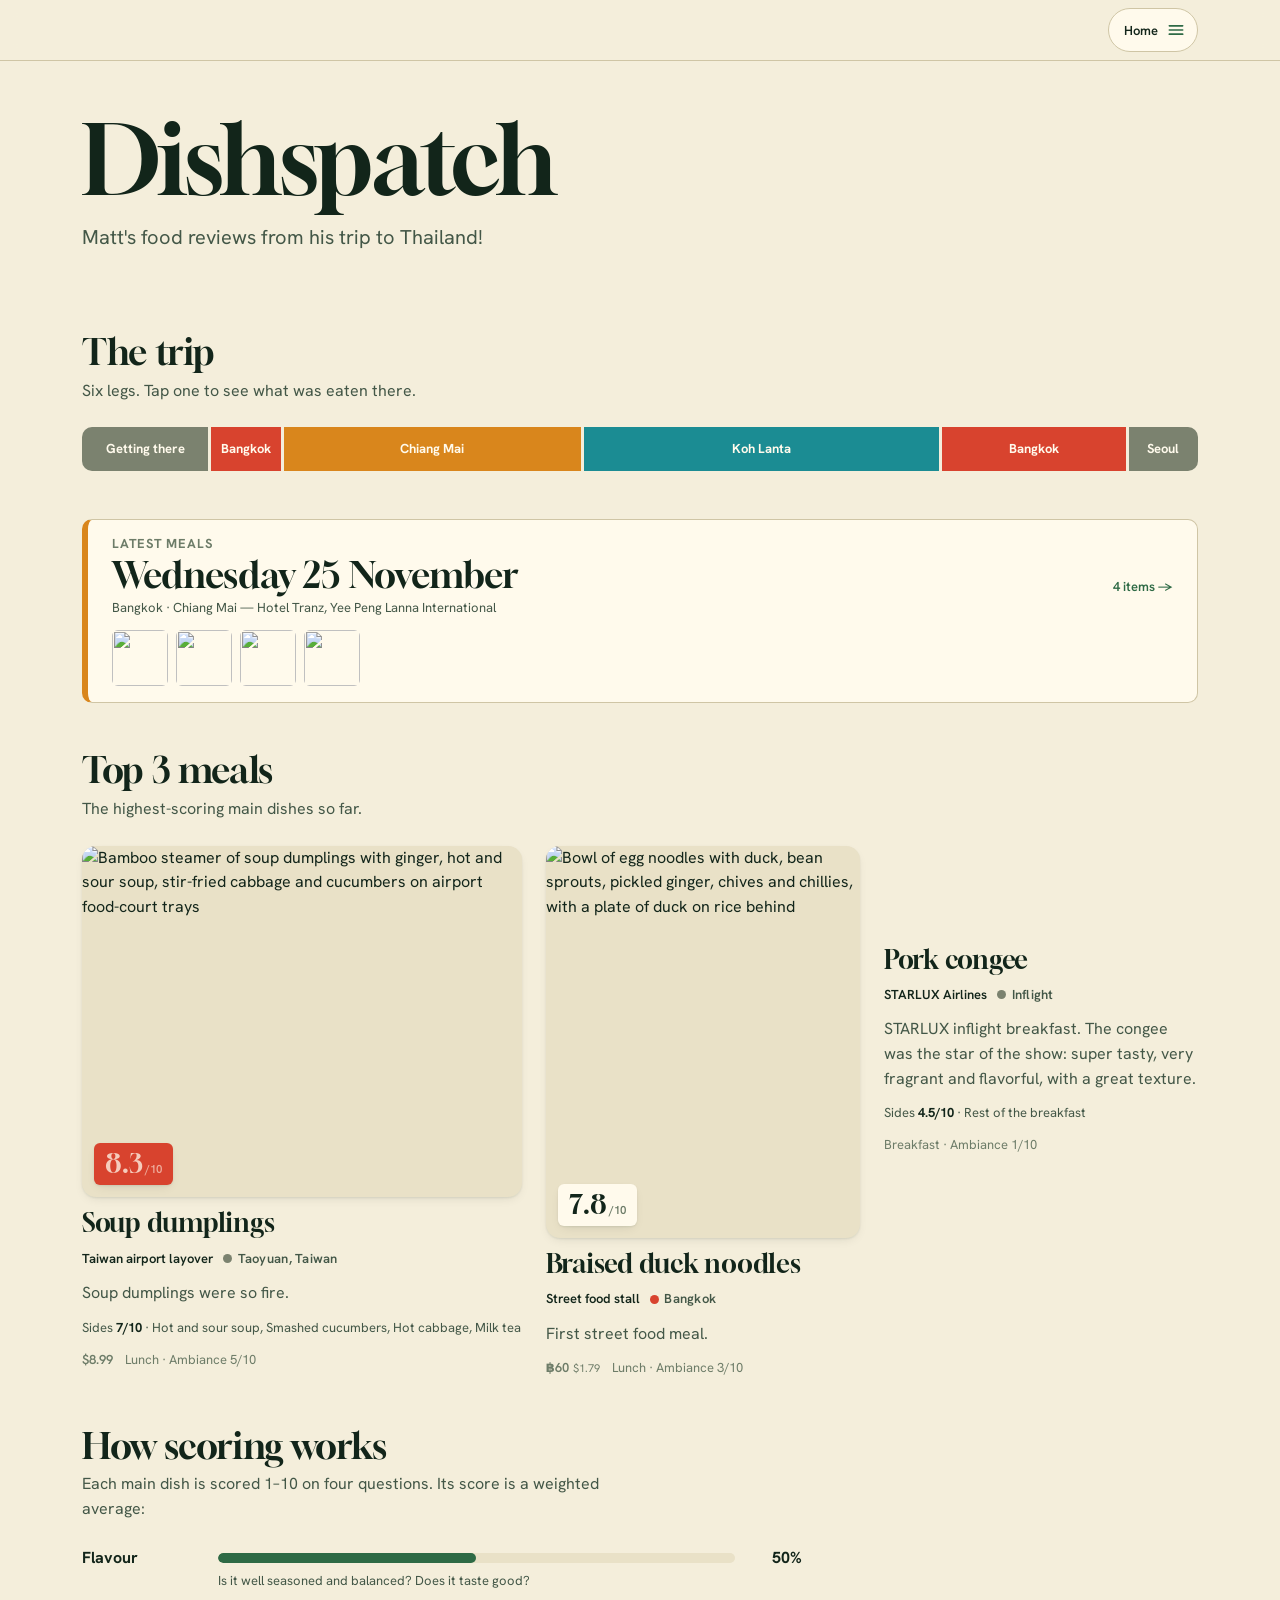
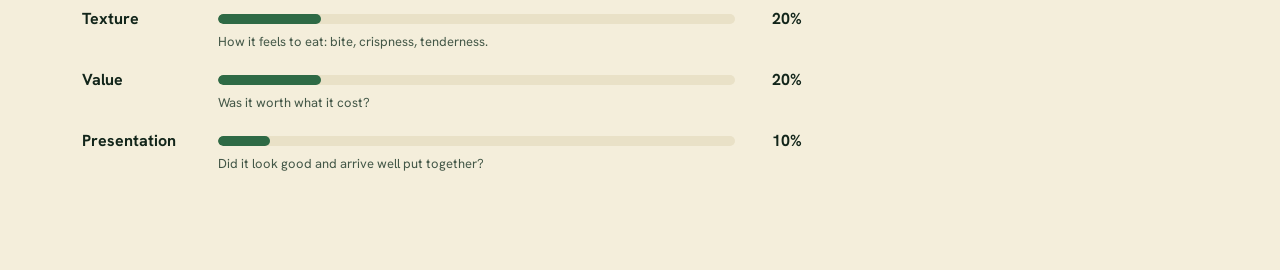
==== commit 7678d72d: "Mark Nov 25 hotel breakfast and festival food as included; show price notes without an amount Co-Aut" ====
--- a/site/index.html
+++ b/site/index.html
@@ -396,7 +396,7 @@
     Object.entries(p.sides || {}).forEach(([n, a]) => { if (isAmount(a)) rows.push([n, a]); });
     const list = rows.map(([n, a]) => `<li><span>${esc(n)}</span>${pricePair(a, p.currency)}</li>`).join("");
     const total = rows.length > 1 ? `<li class="total"><span>Total</span>${pricePair(priceTotal(e), p.currency)}</li>` : "";
-    return `<ul class="price-list">${list}${total}</ul>${p.note ? `<small>${esc(p.note)}</small>` : ""}`;
+    return `${list ? `<ul class="price-list">${list}${total}</ul>` : ""}${p.note ? `<small>${esc(p.note)}</small>` : ""}`;
   }
 
   const fmtScore = r => Number.isInteger(r) ? String(r) : r.toFixed(1);
@@ -626,7 +626,7 @@
         (dessertItems(e).length ? `${typeof e.dessert.rating === "number" ? " · " : ""}${esc(dessertItems(e).join(", "))}` : "") +
         (e.dessert.note ? `<br>${esc(e.dessert.note)}` : "")] : null,
       typeof e.ambiance === "number" ? ["Ambiance", `<strong>${fmtScore(e.ambiance)}/10</strong> <small>(not part of the food score)</small>`] : null,
-      priceTotal(e) !== null ? ["Paid", priceFacts(e)] : null,
+      priceTotal(e) !== null || e.price?.note ? ["Paid", priceFacts(e)] : null,
       day ? ["Trip day", `Day ${dayIndex[e.date] + 1} · ${esc(day.location)}`] : null,
     ].filter(Boolean);
     dlg.innerHTML = `<button class="lb-close" type="button" aria-label="Close">${ICON.close}</button>
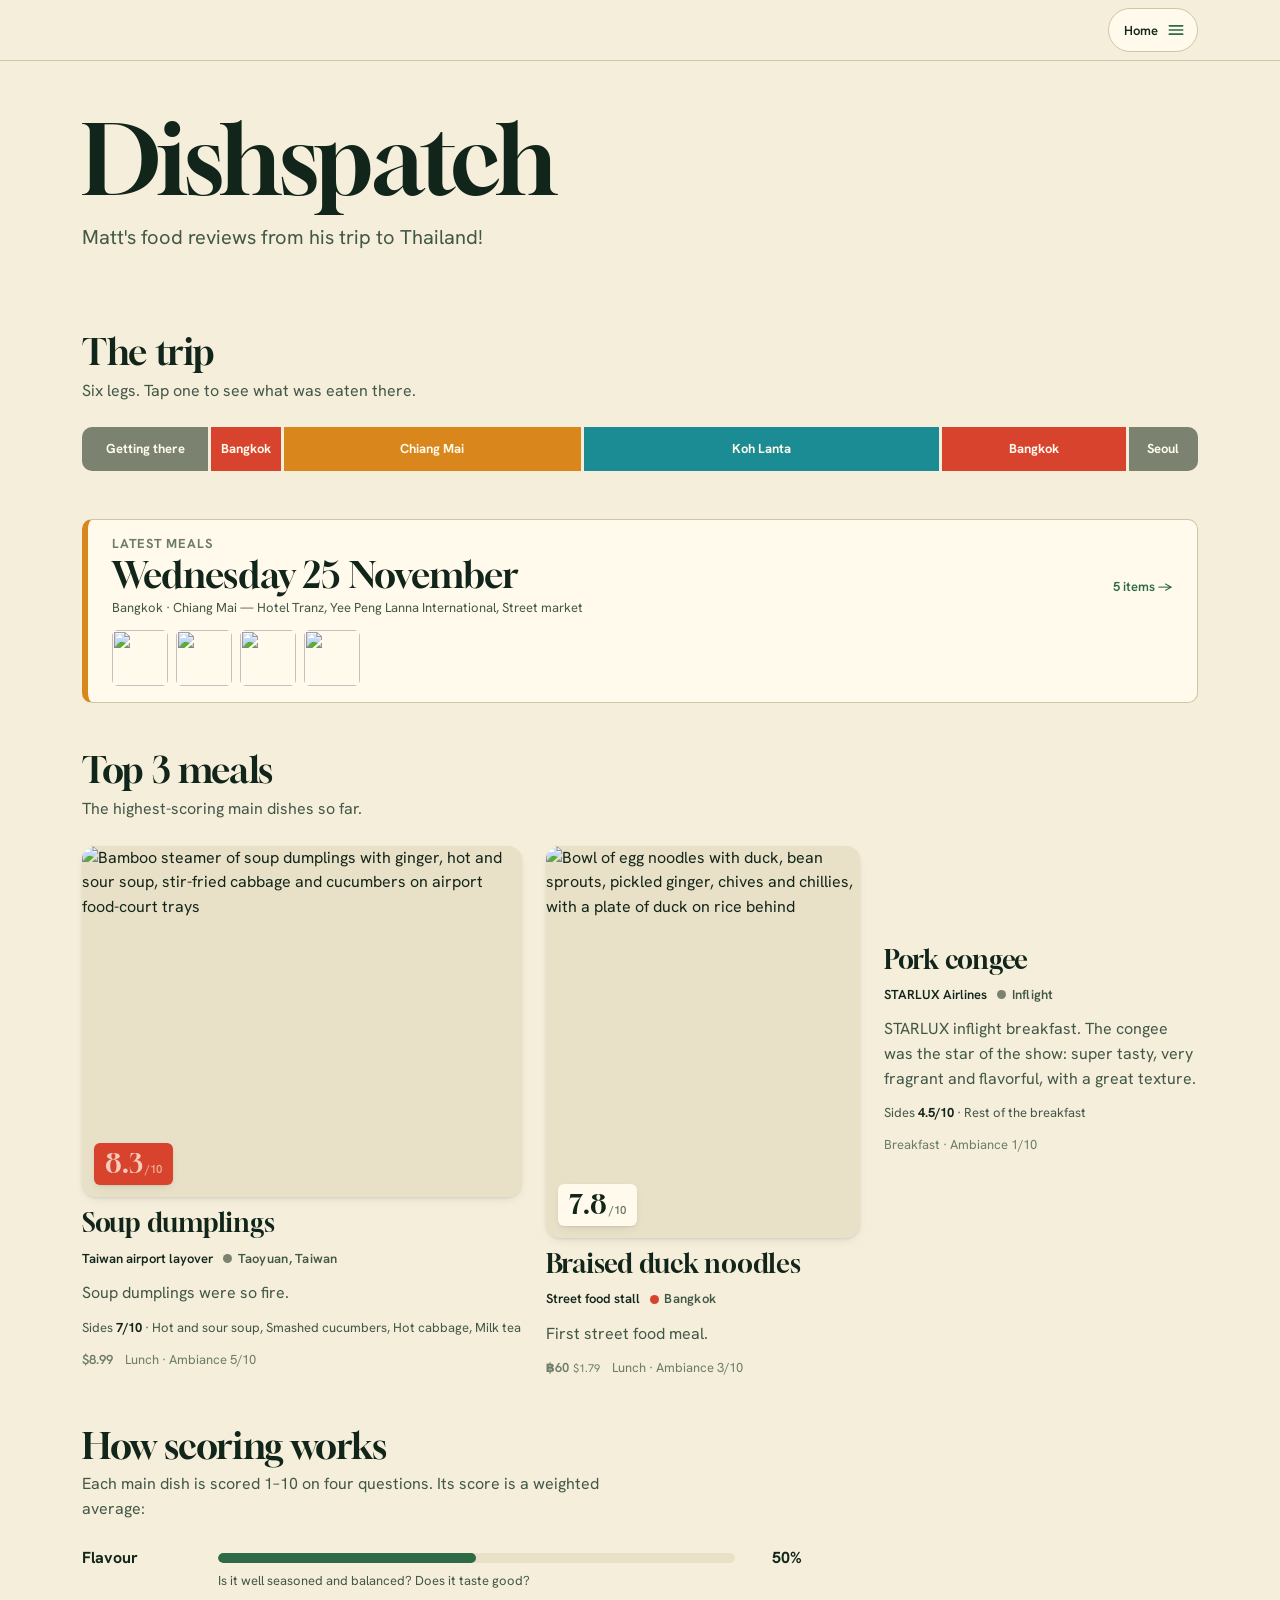
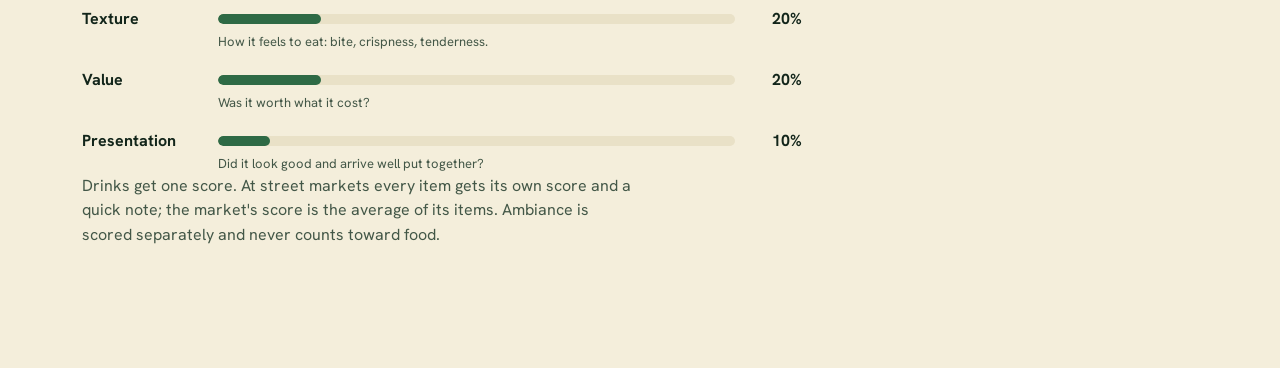
==== commit 2b193a29: "Street markets: per-item 1–10 scores and notes, market average, Market ranking; add street market (2" ====
--- a/site/index.html
+++ b/site/index.html
@@ -231,11 +231,11 @@
   .lb.scoring .lb-nav, .lb.scoring .lb-dots { display: none; }
 
   .todo { align-self: flex-start; font-size: var(--step--1); font-weight: 600; color: var(--hibiscus); }
-  .score-btn, .wiz-nav button { appearance: none; font: 600 var(--step--1)/1 var(--font-body); padding: .8em 1.2em; border-radius: var(--pill); cursor: pointer; }
+  .score-btn, .wiz-nav button, .mk-add button { appearance: none; font: 600 var(--step--1)/1 var(--font-body); padding: .8em 1.2em; border-radius: var(--pill); cursor: pointer; }
   .score-btn, .wiz-nav .primary { border: 0; background: var(--fern); color: var(--paper-raised); align-self: flex-start; }
   .wiz-nav .primary:disabled { opacity: .45; cursor: not-allowed; }
   .wiz-nav { display: flex; gap: var(--s-2); justify-content: space-between; margin-top: auto; padding-top: var(--s-2); }
-  .wiz-nav .ghost { border: 1.5px solid var(--rule); background: none; color: var(--ink); }
+  .wiz-nav .ghost, .mk-add .ghost { border: 1.5px solid var(--rule); background: none; color: var(--ink); }
   .wiz-step { margin: 0; font-size: var(--step--1); font-weight: 600; color: var(--ink-faint); }
   .wiz-q { margin: 0; color: var(--ink-soft); }
   .share { display: inline-block; font-weight: 600; color: var(--fern); }
@@ -279,6 +279,22 @@
   .multi { list-style: none; margin: 0; padding: 0; display: grid; gap: var(--s-4); }
   .multi li { display: grid; gap: var(--s-2); }
   .multi li > span { font-weight: 600; }
+  /* Street market: items best to worst, each with its note, price and score. */
+  .market-list { list-style: none; margin: 0; padding: 0; counter-reset: mk; }
+  .market-list li { counter-increment: mk; display: grid; grid-template-columns: 1.6em 1fr auto 2.6em; align-items: baseline; gap: var(--s-1) var(--s-3); padding: var(--s-2) 0; border-top: 1px solid var(--rule); }
+  .market-list li::before { content: counter(mk); color: var(--ink-faint); font-weight: 700; font-variant-numeric: tabular-nums; }
+  .market-list .mk-name { display: grid; gap: 2px; min-width: 0; }
+  .market-list .mk-name small { color: var(--ink-soft); font-size: var(--step--1); }
+  .market-list .mk-score { font: 400 var(--step-1)/1 var(--font-display); text-align: right; font-variant-numeric: tabular-nums; }
+  .market-list .price small { display: block; }
+  .mk-form li { padding-bottom: var(--s-3); border-bottom: 1px solid var(--rule); }
+  .mk-in { width: 100%; min-width: 0; padding: .5em .6em; border: 1.5px solid var(--rule); border-radius: var(--radius-sm); background: var(--paper); color: var(--ink); font: 500 var(--step-0)/1.2 var(--font-body); }
+  .mk-in:focus-visible { outline: 2px solid var(--fern); outline-offset: 1px; border-color: var(--fern); }
+  .mk-title { font-weight: 700; border-color: transparent; background: transparent; padding-left: 0; }
+  .mk-title:hover { border-color: var(--rule); padding-left: .6em; }
+  .mk-title:focus { padding-left: .6em; }
+  .multi-head:has(.mk-title) { align-items: center; gap: var(--s-3); }
+  .mk-add { display: flex; gap: var(--s-2); margin-top: var(--s-4); }
 
   @media (max-width: 599px) {
     .controls .wrap { flex-wrap: wrap; }
@@ -354,15 +370,20 @@
 
   /* ---------- Derived data ---------- */
   const regionName = k => trip.regions[k] || k;
-  let priced, rated, totalUsd, avg, daysWithFood, topRating;
+  let priced, rated, totalUsd, avgRating, daysWithFood, topRating;
   // Drinks get ONE overall score (scores.overall) instead of the four-question rubric.
   const isDrink = e => e.meal === "drink";
-  const hasScore = e => isDrink(e) ? typeof e.scores?.overall === "number" : !!e.scores?.main;
+  // Street markets: many small items, each one flat 1–10 + a blurb; the market's score is their average.
+  const isMarket = e => e.meal === "market";
+  const avg = vals => Math.floor(vals.reduce((a, b) => a + b, 0) * 10 / vals.length + 0.5) / 10;  // must match avg_score() in build.py
+  const ratedItems = e => (e.items || []).filter(it => typeof it.rating === "number");
+  const byScore = e => [...ratedItems(e)].sort((a, b) => b.rating - a.rating);
+  const hasScore = e => isMarket(e) ? ratedItems(e).length > 0 : isDrink(e) ? typeof e.scores?.overall === "number" : !!e.scores?.main;
   function derive() {
     priced = entries.filter(e => mealUsd(e) !== null);
-    rated = entries.filter(e => typeof e.rating === "number" && !isDrink(e));  // meals only; drinks rank separately
+    rated = entries.filter(e => typeof e.rating === "number" && !isDrink(e) && !isMarket(e));  // meals only; drinks and markets rank separately
     totalUsd = priced.reduce((s, e) => s + mealUsd(e), 0);
-    avg = rated.length ? rated.reduce((s, e) => s + e.rating, 0) / rated.length : null;
+    avgRating = rated.length ? rated.reduce((s, e) => s + e.rating, 0) / rated.length : null;
     daysWithFood = new Set(entries.map(e => e.date)).size;
     topRating = rated.length ? Math.max(...rated.map(e => e.rating)) : null;
   }
@@ -412,6 +433,20 @@
     const items = (sd.items || []).map(sideName).join(", ");
     return `<p class="sides">Sides ${score}${score && items ? " · " : ""}${esc(items)}</p>`;
   };
+  const marketLine = e => {
+    if (!isMarket(e)) return "";
+    const top = byScore(e), n = (e.items || []).length;
+    const shown = top.slice(0, 3).map(it => `${esc(it.name)} <b>${fmtScore(it.rating)}</b>`).join(" · ");
+    return `<p class="sides">${n} ${n === 1 ? "item" : "items"}${shown ? ` · ${shown}` : ` · ${esc(e.items.map(it => it.name).join(", "))}`}${top.length > 3 ? ` · +${n - 3} more` : ""}</p>`;
+  };
+  // A market's items, best to worst (unscored last), each with its blurb and price.
+  const marketList = e => {
+    const unrated = (e.items || []).filter(it => typeof it.rating !== "number");
+    const cur = e.price?.currency, pr = e.price?.sides || {};
+    const li = it => `<li><span class="mk-name"><b>${esc(it.name)}</b>${it.note ? `<small>${esc(it.note)}</small>` : ""}</span>
+      ${isAmount(pr[it.name]) ? pricePair(pr[it.name], cur) : "<span></span>"}<span class="mk-score">${typeof it.rating === "number" ? fmtScore(it.rating) : "–"}</span></li>`;
+    return `<ol class="market-list">${[...byScore(e), ...unrated].map(li).join("")}</ol>`;
+  };
   // Dessert: like sides, but one score only (no per-item scores).
   const dessertItems = e => (e.dessert?.items || []).map(sideName);
   const dessertLine = e => {
@@ -446,6 +481,7 @@
       ${e.thaiName ? `<p class="thai" lang="th">${esc(e.thaiName)}</p>` : ""}
       <p class="where">${e.place?.name ? `<span class="place">${esc(e.place.name)}</span>` : ""}<span class="region-tag" data-region="${esc(e.region)}">${esc(e.place?.area || regionName(e.region))}</span></p>
       ${e.description ? `<p class="desc">${esc(e.description)}</p>` : ""}
+      ${marketLine(e)}
       ${sidesLine(e)}
       ${dessertLine(e)}
       ${canScore && !hasScore(e) ? `<span class="todo">Needs ${isDrink(e) ? "a score" : "scores"}</span>` : ""}
@@ -498,7 +534,8 @@
       ${ydayHtml()}
       <section><h2 class="section-title">Top 3 meals</h2><p class="lede">The highest-scoring main dishes so far.</p>
         ${top.length ? `<div class="best-row">${top.map(card).join("")}</div>` : `<p class="day-empty">No dishes scored yet.</p>`}</section>
-      <section><h2 class="section-title">How scoring works</h2><p class="lede">Each main dish is scored 1–10 on four questions. Its score is a weighted average:</p>${weights}</section>
+      <section><h2 class="section-title">How scoring works</h2><p class="lede">Each main dish is scored 1–10 on four questions. Its score is a weighted average:</p>${weights}
+        <p class="lede">Drinks get one score. At street markets every item gets its own score and a quick note; the market's score is the average of its items. Ambiance is scored separately and never counts toward food.</p></section>
     </div>`;
   }
 
@@ -546,7 +583,7 @@
   }
 
   /* Best to worst: mains or sides, filtered by where and which meal. */
-  const MEAL_ORDER = ["breakfast", "lunch", "dinner", "snack", "dessert", "drink"];
+  const MEAL_ORDER = ["breakfast", "lunch", "dinner", "market", "snack", "dessert", "drink"];
   const cap1 = s => s[0].toUpperCase() + s.slice(1);
   const rank = { kind: "mains", loc: "all", meal: "all" };
   function rankRow(n, e, title, sub, score) {
@@ -565,8 +602,13 @@
     const pool = entries.filter(e => (rank.loc === "all" || e.region === rank.loc) && (rank.meal === "all" || e.meal === rank.meal));
     const where = e => [e.place?.name, shortDate(e.date)].filter(Boolean).map(esc).join(" · ");
     let rows = [], rest = "";
-    if (rank.kind === "mains") {
-      const meals = pool.filter(e => !isDrink(e));
+    if (rank.kind === "market") {
+      const mk = pool.filter(isMarket);
+      mk.forEach(e => byScore(e).forEach(it => rows.push({ e, title: it.name, sub: [it.note ? esc(it.note) : "", where(e)].filter(Boolean).join(" · "), score: it.rating })));
+      const un = mk.flatMap(e => e.items.filter(it => typeof it.rating !== "number").map(it => it.name));
+      if (un.length) rest = `Not scored yet: ${un.map(esc).join(", ")}.`;
+    } else if (rank.kind === "mains") {
+      const meals = pool.filter(e => !isDrink(e) && !isMarket(e));
       rows = meals.filter(e => typeof e.rating === "number").map(e => ({ e, title: e.dish, sub: where(e), score: e.rating }));
       const un = meals.filter(e => typeof e.rating !== "number");
       if (un.length) rest = `Not scored yet: ${un.map(e => esc(e.dish)).join(", ")}.`;
@@ -591,12 +633,12 @@
     const opt = (v, label, cur) => `<option value="${esc(v)}"${v === cur ? " selected" : ""}>${esc(label)}</option>`;
     const filters = `<div class="filters">
       <div class="field"><span id="kindLbl">Rank</span><div class="seg" role="group" aria-labelledby="kindLbl">
-        ${[["mains", "Main dishes"], ["sides", "Sides"], ["desserts", "Desserts"], ["drinks", "Drinks"]].map(([k, l]) => `<button type="button" data-kind="${k}" aria-pressed="${rank.kind === k}">${l}</button>`).join("")}</div></div>
+        ${[["mains", "Main dishes"], ["market", "Market"], ["sides", "Sides"], ["desserts", "Desserts"], ["drinks", "Drinks"]].map(([k, l]) => `<button type="button" data-kind="${k}" aria-pressed="${rank.kind === k}">${l}</button>`).join("")}</div></div>
       <label class="field"><span>Location</span><select data-filter="loc">${opt("all", "Everywhere", rank.loc)}${locs.map(k => opt(k, regionName(k), rank.loc)).join("")}</select></label>
       <label class="field"><span>Meal</span><select data-filter="meal">${opt("all", "All meals", rank.meal)}${meals.map(m => opt(m, cap1(m), rank.meal)).join("")}</select></label>
     </div>`;
     const list = rows.length ? `<ol class="rank">${rows.map((r, i) => rankRow(i + 1, r.e, r.title, r.sub, r.score)).join("")}</ol>`
-      : `<p class="day-empty" style="margin-top:var(--s-6)">${({ sides: "No scored sides", desserts: "No scored desserts", drinks: "No scored drinks" })[rank.kind] || "No scored dishes"} for these filters yet.</p>`;
+      : `<p class="day-empty" style="margin-top:var(--s-6)">${({ market: "No scored market food", sides: "No scored sides", desserts: "No scored desserts", drinks: "No scored drinks" })[rank.kind] || "No scored dishes"} for these filters yet.</p>`;
     return `<div class="view-intro"><h2 class="section-title">Best to worst</h2>${filters}${list}${rest ? `<p class="rank-rest">${rest}</p>` : ""}</div>`;
   }
 
@@ -626,7 +668,8 @@
         (dessertItems(e).length ? `${typeof e.dessert.rating === "number" ? " · " : ""}${esc(dessertItems(e).join(", "))}` : "") +
         (e.dessert.note ? `<br>${esc(e.dessert.note)}` : "")] : null,
       typeof e.ambiance === "number" ? ["Ambiance", `<strong>${fmtScore(e.ambiance)}/10</strong> <small>(not part of the food score)</small>`] : null,
-      priceTotal(e) !== null || e.price?.note ? ["Paid", priceFacts(e)] : null,
+      isMarket(e) ? (priceTotal(e) !== null || e.price?.note ? ["Paid", (priceTotal(e) !== null ? `Total ${priceHtml(e)}` : "") + (e.price.note ? `${priceTotal(e) !== null ? "<br>" : ""}<small>${esc(e.price.note)}</small>` : "")] : null)
+        : priceTotal(e) !== null || e.price?.note ? ["Paid", priceFacts(e)] : null,
       day ? ["Trip day", `Day ${dayIndex[e.date] + 1} · ${esc(day.location)}`] : null,
     ].filter(Boolean);
     dlg.innerHTML = `<button class="lb-close" type="button" aria-label="Close">${ICON.close}</button>
@@ -641,9 +684,10 @@
           <span class="region-tag" data-region="${esc(e.region)}">${esc(regionName(e.region))}</span>
           <h2 id="lbTitle">${esc(e.dish)}</h2>
           ${e.thaiName ? `<p class="thai" lang="th">${esc(e.thaiName)}</p>` : ""}
-          ${typeof e.rating === "number" ? `<div>${ratingHtml(e.rating)} <span style="color:var(--ink-faint);font-size:var(--step--1);font-weight:600">${isDrink(e) ? "overall" : "main dish"}</span></div>` : ""}
+          ${typeof e.rating === "number" ? `<div>${ratingHtml(e.rating)} <span style="color:var(--ink-faint);font-size:var(--step--1);font-weight:600">${isMarket(e) ? `average of ${ratedItems(e).length} ${ratedItems(e).length === 1 ? "item" : "items"}` : isDrink(e) ? "overall" : "main dish"}</span></div>` : ""}
           ${e.description ? `<p class="desc">${esc(e.description)}</p>` : ""}
           ${breakdown(e)}
+          ${isMarket(e) ? marketList(e) : ""}
           ${canScore ? `<button type="button" class="score-btn" data-score="${esc(e.id)}">${hasScore(e) ? "Edit scores" : "Score it"}</button>` : ""}
           <dl class="facts">${facts.map(([k, v]) => `<dt>${k}</dt><dd>${v}</dd>`).join("")}</dl>
         </div>
@@ -678,7 +722,8 @@
 
   /* ---------- Live scores (artifact db) ----------
      Scores entered on the page live in db collection "scores", one doc per entry id:
-     { main: {flavour, texture, value, presentation}, sidesRating, sideItems: {name: n}, ambiance }.
+     { main: {flavour, texture, value, presentation}, sidesRating, sideItems: {name: n}, ambiance }
+     or, for markets, { marketItems: [{name, rating?, note?}], ambiance, price }.
      They override the repo data; Claude folds them back into data/entries.json. */
   let db = null, canScore = false, dbScores = {};
   // Scores are 1.0–10.0 in steps of 0.1.
@@ -692,6 +737,11 @@
       const main = Object.fromEntries(Object.keys(RUBRIC).map(k => [k, sc.main[k]]));
       x.scores = { ...(x.scores || {}), main };
       x.rating = weighted(main);
+    }
+    if (isMarket(x) && Array.isArray(sc.marketItems)) {
+      const its = sc.marketItems.filter(it => it && typeof it.name === "string" && it.name.trim())
+        .map(it => ({ name: it.name.trim(), ...(isScore(it.rating) ? { rating: it.rating } : {}), ...(typeof it.note === "string" && it.note.trim() ? { note: it.note.trim() } : {}) }));
+      if (its.length) { x.items = its; const rs = its.filter(it => isScore(it.rating)).map(it => it.rating); if (rs.length) x.rating = avg(rs); else delete x.rating; }
     }
     if (isDrink(x) && isScore(sc.overall)) { x.scores = { ...(x.scores || {}), overall: sc.overall }; x.rating = sc.overall; }
     if (isScore(sc.sidesRating)) x.sides = { items: [], ...(x.sides || {}), rating: sc.sidesRating };
@@ -723,6 +773,11 @@
   }
 
   function steps(e) {
+    if (isMarket(e)) return [
+      { key: "items", title: "Score each item", q: "One score from 1 to 10 and a quick note for each. Add anything that's missing at the bottom.", kind: "market", optional: true },
+      { key: "ambiance", title: "Ambiance", q: "The setting. Shown separately; it never counts toward the food score.", optional: true },
+      { key: "price", title: "Prices", q: "Optional. What did each item cost? Leave any blank.", optional: true, kind: "price" },
+    ];
     if (isDrink(e)) return [
       { key: "overall", title: "Overall", q: "One score for the drink." },
       { key: "ambiance", title: "Ambiance", q: "The setting. Shown separately; it never counts toward the score.", optional: true },
@@ -752,6 +807,7 @@
       v: {
         ...(e.scores?.main || {}), ...(prev.main || {}),
         overall: prev.overall ?? e.scores?.overall,
+        items: (e.items || []).map(it => ({ name: it.name, rating: it.rating, note: it.note || "" })),
         sidesRating: prev.sidesRating ?? (e.scores?.main && isScore(e.sides?.rating) ? e.sides.rating : undefined),
         sideItems: { ...sideItems, ...(prev.sideItems || {}) },
         dessertRating: prev.dessertRating ?? e.dessert?.rating,
@@ -765,29 +821,30 @@
     };
     drawWizard();
   }
-  const scaleRow = (name, cur, compact) => {
+  const scaleRow = (name, cur, compact, label = name) => {
     const set = isScore(cur);
     return `<div class="scale${set ? "" : " unset"}${compact ? " compact" : ""}" data-for="${esc(name)}">
       <div class="scale-row">
         <div class="track">
-          <input type="range" min="1" max="10" step="0.1" value="${set ? cur : 5.5}" aria-label="${esc(name)} score, 1 to 10">
+          <input type="range" min="1" max="10" step="0.1" value="${set ? cur : 5.5}" aria-label="${esc(label)} score, 1 to 10">
           ${compact ? "" : `<div class="ticks">${Array.from({ length: 10 }, (_, k) => `<button type="button" style="--i:${k}" data-jump="${k + 1}" aria-label="Set ${esc(name)} to ${k + 1}">${k + 1}</button>`).join("")}</div>`}
         </div>
-        <label class="scale-num"><input type="number" min="1" max="10" step="0.1" inputmode="decimal" value="${set ? cur.toFixed(1) : ""}" placeholder="–" aria-label="${esc(name)} exact score"><span>/10</span></label>
+        <label class="scale-num"><input type="number" min="1" max="10" step="0.1" inputmode="decimal" value="${set ? cur.toFixed(1) : ""}" placeholder="–" aria-label="${esc(label)} exact score"><span>/10</span></label>
       </div>
     </div>`;
   };
   // Bottom bar: Cancel (+ Skip) on the left; ‹ Save › on the right, so a single change can be saved from any step.
-  const mainDone = () => isDrink(wiz.e) ? isScore(wiz.v.overall) : Object.keys(RUBRIC).every(k => isScore(wiz.v[k]));
+  const mainDone = () => isMarket(wiz.e) ? wiz.v.items.some(it => it.name.trim() && isScore(it.rating))
+    : isDrink(wiz.e) ? isScore(wiz.v.overall) : Object.keys(RUBRIC).every(k => isScore(wiz.v[k]));
   const ARROW = d => `<svg viewBox="0 0 24 24" fill="none" stroke="currentColor" stroke-width="2.2" stroke-linecap="round" stroke-linejoin="round" aria-hidden="true"><path d="${d}"/></svg>`;
   function navBar(nextReady) {
     const { st, i } = wiz, s = st[i];
     const last = i >= st.length;
     return `<div class="wiz-nav"><span class="wiz-left"><button type="button" class="ghost" data-nav="cancel">Cancel</button>
-        ${s && s.optional && !s.multi && s.kind !== "price" ? `<button type="button" class="ghost" data-nav="skip">Skip</button>` : ""}</span>
+        ${s && s.optional && !s.multi && s.kind !== "price" && s.kind !== "market" ? `<button type="button" class="ghost" data-nav="skip">Skip</button>` : ""}</span>
       <span class="wiz-right">
         <button type="button" class="ghost arrow" data-nav="back" aria-label="Previous" ${i ? "" : "disabled"}>${ARROW("M15 5l-7 7 7 7")}</button>
-        <button type="button" class="primary" data-nav="save" ${mainDone() ? "" : "disabled"} title="${mainDone() ? "Save scores" : isDrink(wiz.e) ? "Give it an overall score first" : "Flavour, texture, value and presentation are needed first"}">Save</button>
+        <button type="button" class="primary" data-nav="save" ${mainDone() ? "" : "disabled"} title="${mainDone() ? "Save scores" : isMarket(wiz.e) ? "Score at least one item first" : isDrink(wiz.e) ? "Give it an overall score first" : "Flavour, texture, value and presentation are needed first"}">Save</button>
         <button type="button" class="ghost arrow" data-nav="next" aria-label="Next" ${!last && nextReady ? "" : "disabled"}>${ARROW("M9 5l7 7-7 7")}</button>
       </span></div>`;
   }
@@ -802,14 +859,21 @@
       const amt = a => isAmount(a) ? String(a) : "";
       const priceForm = `<div class="price-form">
           <label class="prow"><span>Currency</span><select data-pcur>${Object.keys(FX).map(c => `<option value="${c}" ${c === pv.currency ? "selected" : ""}>${c} (${SYM[c] || c})</option>`).join("")}</select></label>
-          <label class="prow"><span>${esc(e.dish)}</span><input type="text" inputmode="decimal" data-pfor="" value="${amt(pv.main)}" placeholder="–" aria-label="${esc(e.dish)} price"></label>
-          ${[...(e.sides?.items || []), ...(e.dessert?.items || [])].map(it => { const n = sideName(it); return `<label class="prow"><span>${esc(n)}</span><input type="text" inputmode="decimal" data-pfor="${esc(n)}" value="${amt(pv.sides[n])}" placeholder="–" aria-label="${esc(n)} price"></label>`; }).join("")}
+          ${isMarket(e) ? "" : `<label class="prow"><span>${esc(e.dish)}</span><input type="text" inputmode="decimal" data-pfor="" value="${amt(pv.main)}" placeholder="–" aria-label="${esc(e.dish)} price"></label>`}
+          ${(isMarket(e) ? v.items.filter(it => it.name.trim()).map(it => it.name.trim()) : [...(e.sides?.items || []), ...(e.dessert?.items || [])]).map(it => { const n = sideName(it); return `<label class="prow"><span>${esc(n)}</span><input type="text" inputmode="decimal" data-pfor="${esc(n)}" value="${amt(pv.sides[n])}" placeholder="–" aria-label="${esc(n)} price"></label>`; }).join("")}
           <p class="wiz-q" data-ptotal></p>
         </div>`;
       const dessertField = (dessertItems(e).length ? `<p class="wiz-q"><strong>${esc(dessertItems(e).join(", "))}</strong></p>`
           : `<label class="prow"><span>What was it?</span><input type="text" data-dname value="${esc(v.dessertName || "")}" placeholder="e.g. Mango sticky rice" aria-label="Dessert name" style="width:14em;text-align:left"></label>`)
         + scaleRow("Dessert", v.dessertRating);
-      const field = s.kind === "price" ? priceForm : s.kind === "dessert" ? dessertField : s.multi
+      const marketForm = `<ul class="multi mk-form">${v.items.map((it, k) => `<li>
+          <div class="multi-head"><input type="text" class="mk-in mk-title" data-iname="${k}" value="${esc(it.name)}" placeholder="Item name" aria-label="Item ${k + 1} name">
+            <button type="button" class="clear" data-iremove="${k}" aria-label="Remove ${esc(it.name || "this item")}">Remove</button></div>
+          ${scaleRow("i:" + k, it.rating, true, it.name || `Item ${k + 1}`)}
+          <input type="text" class="mk-in" data-inote="${k}" value="${esc(it.note)}" placeholder="Quick note (optional)" aria-label="${esc(it.name || "Item")} note">
+        </li>`).join("")}</ul>
+        <form class="mk-add" data-iadd><input type="text" class="mk-in" name="n" placeholder="Add an item" aria-label="New item name"><button type="submit" class="ghost">Add</button></form>`;
+      const field = s.kind === "market" ? marketForm : s.kind === "price" ? priceForm : s.kind === "dessert" ? dessertField : s.multi
         ? `<ul class="multi">${e.sides.items.map(it => { const n = sideName(it); return `<li><div class="multi-head"><span>${esc(n)}</span><button type="button" class="clear" data-clear="${esc(n)}" ${isScore(v.sideItems[n]) ? "" : "hidden"}>Clear</button></div>${scaleRow(n, v.sideItems[n], true)}</li>`; }).join("")}</ul>`
         : scaleRow(s.key, v[s.key]);
       const ready = s.multi || s.optional || isScore(v[s.key]);
@@ -818,15 +882,16 @@
         <h2 id="lbTitle">${s.title}</h2><p class="wiz-q">${s.q}${RUBRIC[s.key] ? ` <strong class="share">${pct(s.key)} of the score</strong>` : ""}</p>${field}
         ${navBar(ready)}`;
     } else {
-      const ok = mainDone(), drink = isDrink(e);
+      const ok = mainDone(), drink = isDrink(e), market = isMarket(e);
+      const mRated = market ? v.items.filter(it => it.name.trim() && isScore(it.rating)).sort((a, b) => b.rating - a.rating) : [];
       inner = `<p class="wiz-step">${total} of ${total} · ${esc(e.dish)}</p><h2 id="lbTitle">Check and save</h2>
-        ${ok ? `<div>${ratingHtml(drink ? v.overall : weighted(v))} <span class="wiz-q">${drink ? "overall" : "main dish"}</span></div>` : `<p class="wiz-q">${drink ? "An overall score is needed." : "Flavour, value, texture and presentation are all needed."}</p>`}
-        <dl class="facts">${drink ? "" : Object.keys(RUBRIC).map(k => `<dt>${k[0].toUpperCase() + k.slice(1)} <small>${pct(k)}</small></dt><dd>${isScore(v[k]) ? v[k].toFixed(1) : "–"}</dd>`).join("")}
+        ${ok ? `<div>${ratingHtml(market ? avg(mRated.map(it => it.rating)) : drink ? v.overall : weighted(v))} <span class="wiz-q">${market ? `average of ${mRated.length} ${mRated.length === 1 ? "item" : "items"}` : drink ? "overall" : "main dish"}</span></div>` : `<p class="wiz-q">${market ? "Score at least one item." : drink ? "An overall score is needed." : "Flavour, value, texture and presentation are all needed."}</p>`}
+        <dl class="facts">${market ? mRated.map(it => `<dt>${esc(it.name)}</dt><dd>${it.rating.toFixed(1)}</dd>`).join("") : drink ? "" : Object.keys(RUBRIC).map(k => `<dt>${k[0].toUpperCase() + k.slice(1)} <small>${pct(k)}</small></dt><dd>${isScore(v[k]) ? v[k].toFixed(1) : "–"}</dd>`).join("")}
         ${isScore(v.sidesRating) ? `<dt>Sides</dt><dd>${v.sidesRating.toFixed(1)}</dd>` : ""}
         ${Object.entries(v.sideItems).filter(([, r]) => isScore(r)).map(([n, r]) => `<dt>${esc(n)}</dt><dd>${r.toFixed(1)}</dd>`).join("")}
         ${isScore(v.dessertRating) ? `<dt>Dessert${dessertItems(e).length || v.dessertName ? ` <small>${esc(dessertItems(e).join(", ") || v.dessertName)}</small>` : ""}</dt><dd>${v.dessertRating.toFixed(1)}</dd>` : ""}
         ${isScore(v.ambiance) ? `<dt>Ambiance</dt><dd>${v.ambiance.toFixed(1)} <small>(not in the food score)</small></dd>` : ""}
-        ${(() => { const pe = { dish: e.dish, price: cleanPrice(v.price) }; return pe.price ? `<dt>Paid</dt><dd>${priceFacts(pe)}</dd>` : ""; })()}</dl>
+        ${(() => { const pe = { dish: e.dish, price: cleanPrice(market ? marketPrice() : v.price) }; return pe.price ? `<dt>Paid</dt><dd>${market ? `Total ${priceHtml(pe)}` : priceFacts(pe)}</dd>` : ""; })()}</dl>
         <p class="wiz-msg" role="status"></p>
         ${navBar(false)}`;
     }
@@ -835,13 +900,19 @@
     if (wiz.pricing) showPriceTotal();
     body.querySelector('.scale input[type="range"], [data-nav=save]:not(:disabled)')?.focus({ preventScroll: true });
   }
+  // Market prices are keyed by item name; drop prices of items that were renamed or removed.
+  function marketPrice() {
+    const names = new Set(wiz.v.items.map(it => it.name.trim()).filter(Boolean));
+    return { currency: wiz.v.price.currency, sides: Object.fromEntries(Object.entries(wiz.v.price.sides).filter(([n]) => names.has(n))) };
+  }
   async function saveScores() {
     const { e, v } = wiz;
     const btn = dlg.querySelector("[data-nav=save]");
     let msg = dlg.querySelector(".wiz-msg");
     if (!msg) { msg = document.createElement("p"); msg.className = "wiz-msg"; msg.setAttribute("role", "status"); dlg.querySelector(".wiz-nav").before(msg); }
     btn.disabled = true; msg.textContent = "Saving…";
-    const doc = isDrink(e) ? { overall: v.overall, updatedAt: new Date().toISOString() }
+    const doc = isMarket(e) ? { marketItems: v.items.filter(it => it.name.trim()).map(it => ({ name: it.name.trim(), ...(isScore(it.rating) ? { rating: it.rating } : {}), ...(it.note.trim() ? { note: it.note.trim() } : {}) })), updatedAt: new Date().toISOString() }
+      : isDrink(e) ? { overall: v.overall, updatedAt: new Date().toISOString() }
       : { main: Object.fromEntries(Object.keys(RUBRIC).map(k => [k, v[k]])), updatedAt: new Date().toISOString() };
     if (isScore(v.sidesRating)) doc.sidesRating = v.sidesRating;
     const items = Object.fromEntries(Object.entries(v.sideItems).filter(([, r]) => isScore(r)));
@@ -849,7 +920,7 @@
     if (isScore(v.dessertRating)) doc.dessertRating = v.dessertRating;
     if (v.dessertName && v.dessertName.trim()) doc.dessertName = v.dessertName.trim();
     if (isScore(v.ambiance)) doc.ambiance = v.ambiance;
-    const pr = cleanPrice(v.price); if (pr) doc.price = pr;
+    const pr = cleanPrice(isMarket(e) ? marketPrice() : v.price); if (pr) doc.price = pr;
     try {
       await db.doc("scores/" + e.id).set(doc);
       dbScores[e.id] = doc; wiz = null; refresh(); open(e.id);
@@ -862,6 +933,8 @@
     if (!wiz) return;
     const j = ev.target.closest("[data-jump]");
     if (j) { setScale(j.closest(".scale"), +j.dataset.jump); return; }
+    const rm = ev.target.closest("[data-iremove]");
+    if (rm) { wiz.v.items.splice(+rm.dataset.iremove, 1); drawWizard(); return; }
     const c = ev.target.closest("[data-clear]");
     if (c) {
       const f = c.dataset.clear; delete wiz.v.sideItems[f];
@@ -878,7 +951,8 @@
   });
   function setScale(box, val, from) {
     const f = box.dataset.for, s = wiz.st[wiz.i];
-    if (s.multi) wiz.v.sideItems[f] = val; else wiz.v[s.key] = val;
+    if (s.kind === "market") wiz.v.items[+f.slice(2)].rating = val;
+    else if (s.multi) wiz.v.sideItems[f] = val; else wiz.v[s.key] = val;
     box.classList.remove("unset");
     if (from !== "range") box.querySelector('input[type="range"]').value = val;
     if (from !== "number") box.querySelector('input[type="number"]').value = val.toFixed(1);
@@ -897,6 +971,8 @@
   dlg.addEventListener("input", ev => {
     if (!wiz) return;
     if (ev.target.matches("[data-dname]")) { wiz.v.dessertName = ev.target.value; return; }
+    if (ev.target.matches("[data-iname]")) { wiz.v.items[+ev.target.dataset.iname].name = ev.target.value; const sv = dlg.querySelector("[data-nav=save]"); if (sv) sv.disabled = !mainDone(); return; }
+    if (ev.target.matches("[data-inote]")) { wiz.v.items[+ev.target.dataset.inote].note = ev.target.value; return; }
     if (ev.target.matches("[data-pfor]")) {
       const raw = ev.target.value.replace(/[^0-9.]/g, ""), n = raw === "" ? undefined : Math.round(parseFloat(raw) * 100) / 100;
       const f = ev.target.dataset.pfor, val = isAmount(n) ? n : undefined;
@@ -919,6 +995,13 @@
     if (wiz && ev.key === "Enter" && ev.target.closest(".scale")) { ev.preventDefault(); const nx = dlg.querySelector("[data-nav=next]:not(:disabled)"); if (nx) nx.click(); }
   });
   dlg.addEventListener("click", ev => { const b = ev.target.closest("[data-score]"); if (b) startScoring(b.dataset.score); });
+  dlg.addEventListener("submit", ev => {
+    if (!wiz || !ev.target.matches("[data-iadd]")) return;
+    ev.preventDefault();
+    const name = ev.target.elements.n.value.trim(); if (!name) return;
+    wiz.v.items.push({ name, rating: undefined, note: "" }); drawWizard();
+    dlg.querySelector(`[data-iname="${wiz.v.items.length - 1}"]`)?.closest("li").querySelector('input[type="range"]')?.focus();
+  });
   dlg.addEventListener("close", () => { wiz = null; });
 
   (async () => {
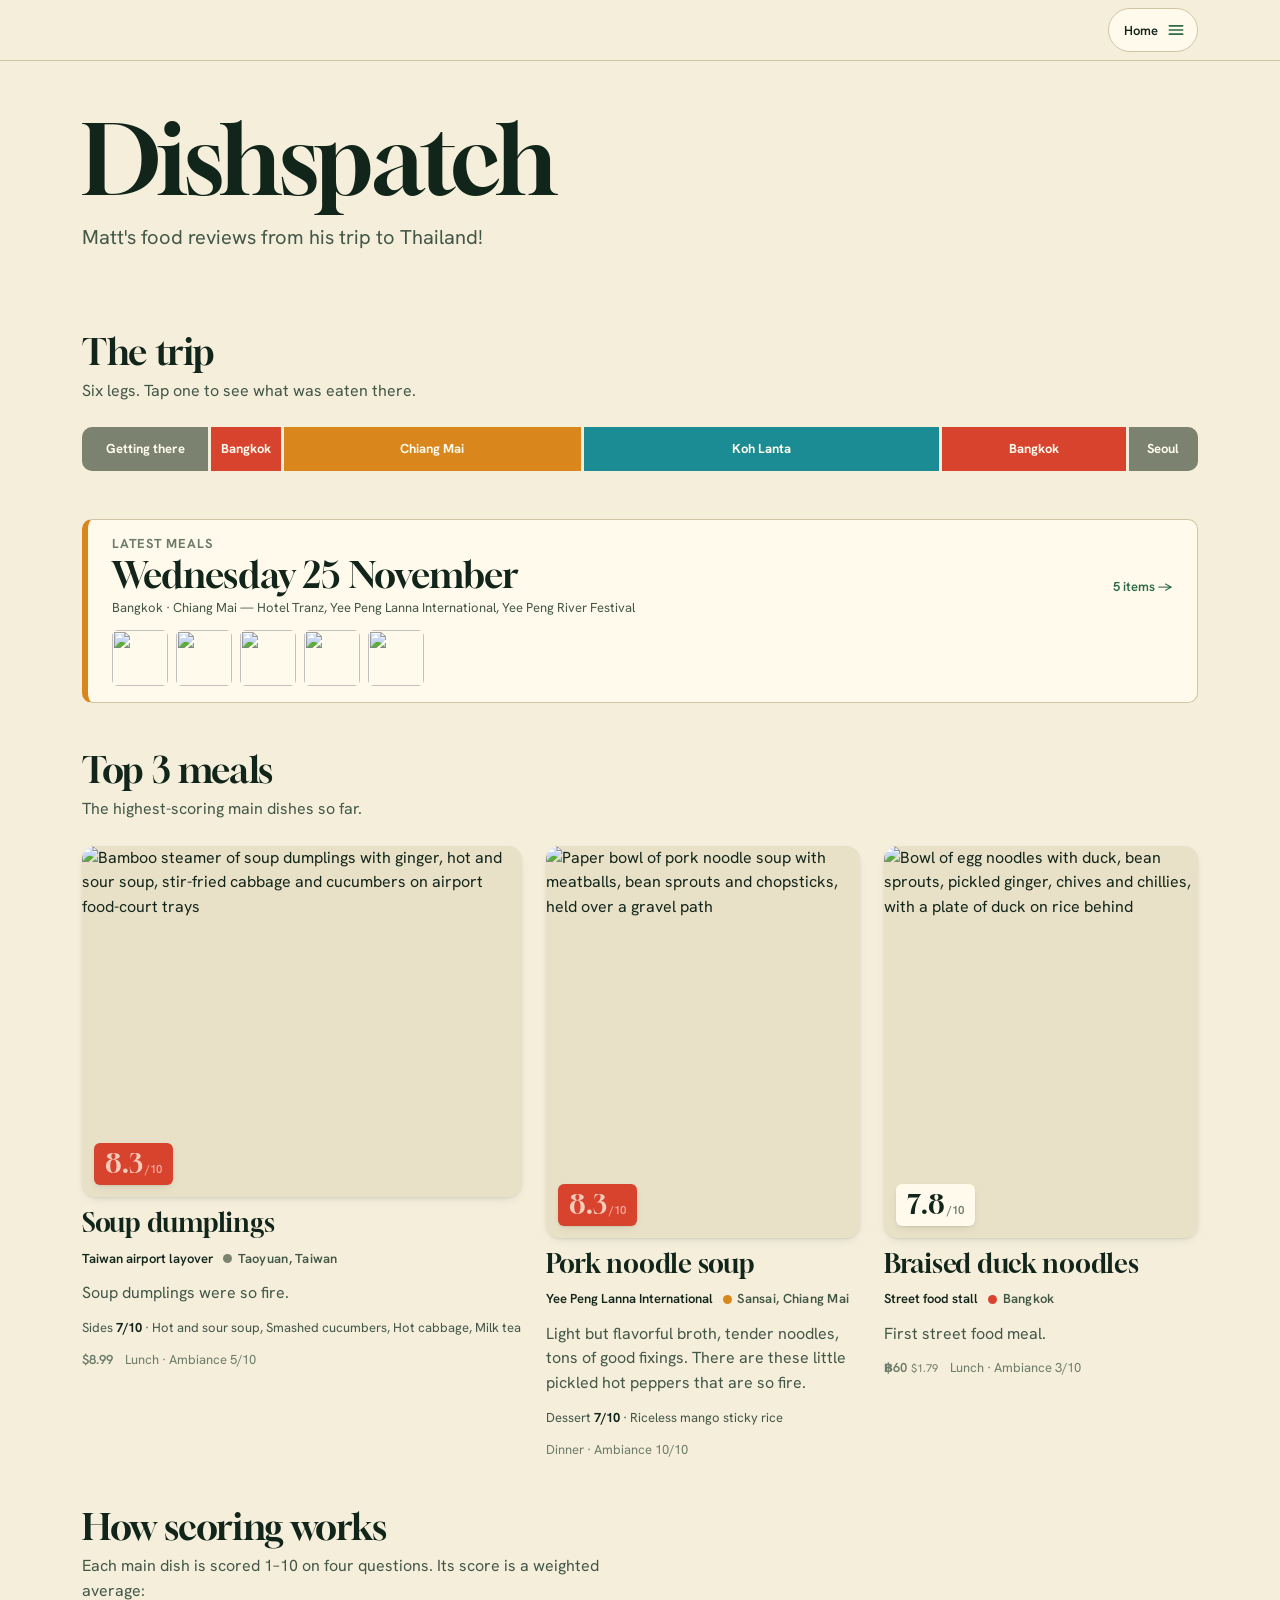
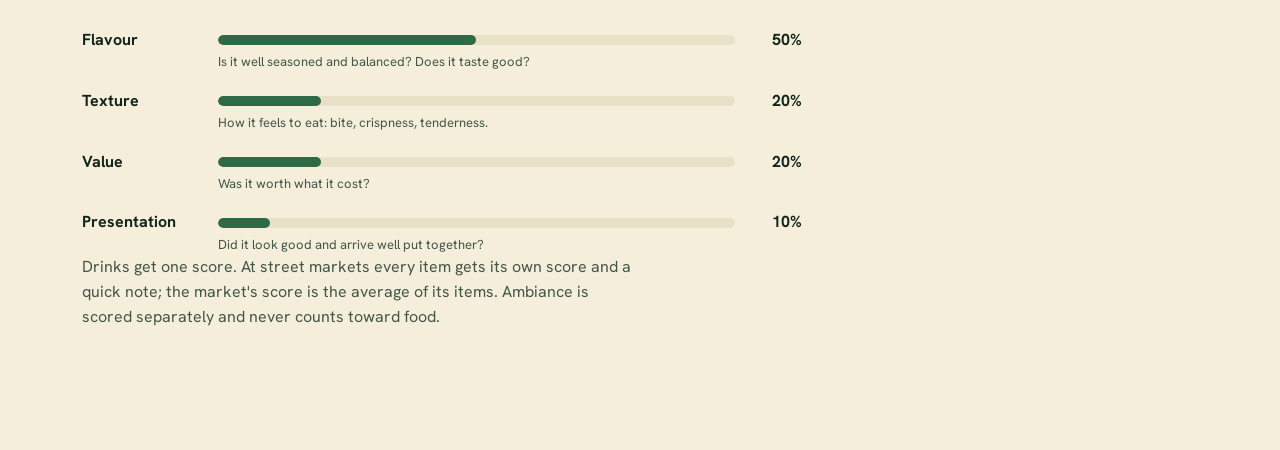
==== commit bfaae3d3: "Add Yee Peng River Festival photos (per-item thumbnails); fold in porridge and pork noodle scores Co" ====
--- a/site/index.html
+++ b/site/index.html
@@ -281,8 +281,12 @@
   .multi li > span { font-weight: 600; }
   /* Street market: items best to worst, each with its note, price and score. */
   .market-list { list-style: none; margin: 0; padding: 0; counter-reset: mk; }
-  .market-list li { counter-increment: mk; display: grid; grid-template-columns: 1.6em 1fr auto 2.6em; align-items: baseline; gap: var(--s-1) var(--s-3); padding: var(--s-2) 0; border-top: 1px solid var(--rule); }
+  .market-list li { counter-increment: mk; display: grid; grid-template-columns: 1.6em 2.5rem 1fr auto 2.6em; align-items: baseline; gap: var(--s-1) var(--s-3); padding: var(--s-2) 0; border-top: 1px solid var(--rule); }
   .market-list li::before { content: counter(mk); color: var(--ink-faint); font-weight: 700; font-variant-numeric: tabular-nums; }
+  .mk-thumb { width: 2.5rem; height: 2.5rem; padding: 0; border: 0; border-radius: var(--radius-sm); overflow: hidden; background: var(--paper-sunk); align-self: center; cursor: pointer; }
+  span.mk-thumb { cursor: default; }
+  .mk-thumb img { width: 100%; height: 100%; object-fit: cover; display: block; }
+  .mk-thumb:focus-visible { outline: 2px solid var(--fern); outline-offset: 2px; }
   .market-list .mk-name { display: grid; gap: 2px; min-width: 0; }
   .market-list .mk-name small { color: var(--ink-soft); font-size: var(--step--1); }
   .market-list .mk-score { font: 400 var(--step-1)/1 var(--font-display); text-align: right; font-variant-numeric: tabular-nums; }
@@ -443,7 +447,8 @@
   const marketList = e => {
     const unrated = (e.items || []).filter(it => typeof it.rating !== "number");
     const cur = e.price?.currency, pr = e.price?.sides || {};
-    const li = it => `<li><span class="mk-name"><b>${esc(it.name)}</b>${it.note ? `<small>${esc(it.note)}</small>` : ""}</span>
+    const at = it => (e.photos || []).findIndex(p => p.src === it.photo);
+    const li = it => `<li>${at(it) >= 0 ? `<button type="button" class="mk-thumb" data-goto="${at(it)}" aria-label="Show the photo of ${esc(it.name)}"><img src="${esc(it.photo)}" alt="" loading="lazy" decoding="async"></button>` : `<span class="mk-thumb" aria-hidden="true"></span>`}<span class="mk-name"><b>${esc(it.name)}</b>${it.note ? `<small>${esc(it.note)}</small>` : ""}</span>
       ${isAmount(pr[it.name]) ? pricePair(pr[it.name], cur) : "<span></span>"}<span class="mk-score">${typeof it.rating === "number" ? fmtScore(it.rating) : "–"}</span></li>`;
     return `<ol class="market-list">${[...byScore(e), ...unrated].map(li).join("")}</ol>`;
   };
@@ -586,8 +591,8 @@
   const MEAL_ORDER = ["breakfast", "lunch", "dinner", "market", "snack", "dessert", "drink"];
   const cap1 = s => s[0].toUpperCase() + s.slice(1);
   const rank = { kind: "mains", loc: "all", meal: "all" };
-  function rankRow(n, e, title, sub, score) {
-    const p = (e.photos || [])[0];
+  function rankRow(n, e, title, sub, score, photo) {
+    const p = photo ? (e.photos || []).find(x => x.src === photo) : isMarket(e) ? null : (e.photos || [])[0];
     return `<li><button type="button" class="rank-row" data-id="${esc(e.id)}" aria-label="${n}. ${esc(title)}, ${fmtScore(score)} out of 10, details">
       <span class="rank-n">${n}</span>
       <span class="rank-thumb" data-region="${esc(e.region)}">${p ? `<img src="${esc(p.src)}" alt="" loading="lazy" decoding="async">` : ICON.bowl}</span>
@@ -604,7 +609,7 @@
     let rows = [], rest = "";
     if (rank.kind === "market") {
       const mk = pool.filter(isMarket);
-      mk.forEach(e => byScore(e).forEach(it => rows.push({ e, title: it.name, sub: [it.note ? esc(it.note) : "", where(e)].filter(Boolean).join(" · "), score: it.rating })));
+      mk.forEach(e => byScore(e).forEach(it => rows.push({ e, title: it.name, sub: [it.note ? esc(it.note) : "", where(e)].filter(Boolean).join(" · "), score: it.rating, photo: it.photo })));
       const un = mk.flatMap(e => e.items.filter(it => typeof it.rating !== "number").map(it => it.name));
       if (un.length) rest = `Not scored yet: ${un.map(esc).join(", ")}.`;
     } else if (rank.kind === "mains") {
@@ -637,7 +642,7 @@
       <label class="field"><span>Location</span><select data-filter="loc">${opt("all", "Everywhere", rank.loc)}${locs.map(k => opt(k, regionName(k), rank.loc)).join("")}</select></label>
       <label class="field"><span>Meal</span><select data-filter="meal">${opt("all", "All meals", rank.meal)}${meals.map(m => opt(m, cap1(m), rank.meal)).join("")}</select></label>
     </div>`;
-    const list = rows.length ? `<ol class="rank">${rows.map((r, i) => rankRow(i + 1, r.e, r.title, r.sub, r.score)).join("")}</ol>`
+    const list = rows.length ? `<ol class="rank">${rows.map((r, i) => rankRow(i + 1, r.e, r.title, r.sub, r.score, r.photo)).join("")}</ol>`
       : `<p class="day-empty" style="margin-top:var(--s-6)">${({ market: "No scored market food", sides: "No scored sides", desserts: "No scored desserts", drinks: "No scored drinks" })[rank.kind] || "No scored dishes"} for these filters yet.</p>`;
     return `<div class="view-intro"><h2 class="section-title">Best to worst</h2>${filters}${list}${rest ? `<p class="rank-rest">${rest}</p>` : ""}</div>`;
   }
@@ -716,6 +721,8 @@
     if (ev.target === dlg || ev.target.closest(".lb-close")) dlg.close();
   });
   dlg.addEventListener("click", ev => {
+    const g = ev.target.closest("[data-goto]");
+    if (g) { const t = dlg.querySelector(".lb-track"); if (t) { t.scrollTo({ left: +g.dataset.goto * t.clientWidth, behavior: matchMedia("(prefers-reduced-motion: reduce)").matches ? "auto" : "smooth" }); dlg.querySelector(".lb-photo").scrollIntoView({ block: "start", behavior: "smooth" }); } return; }
     const b = ev.target.closest(".lb-nav"); if (!b) return;
     stepCarousel(b.classList.contains("next") ? 1 : -1);
   });
@@ -740,7 +747,7 @@
     }
     if (isMarket(x) && Array.isArray(sc.marketItems)) {
       const its = sc.marketItems.filter(it => it && typeof it.name === "string" && it.name.trim())
-        .map(it => ({ name: it.name.trim(), ...(isScore(it.rating) ? { rating: it.rating } : {}), ...(typeof it.note === "string" && it.note.trim() ? { note: it.note.trim() } : {}) }));
+        .map(it => ({ name: it.name.trim(), ...((x.items || []).find(o => o.name === it.name.trim())?.photo ? { photo: x.items.find(o => o.name === it.name.trim()).photo } : {}), ...(isScore(it.rating) ? { rating: it.rating } : {}), ...(typeof it.note === "string" && it.note.trim() ? { note: it.note.trim() } : {}) }));
       if (its.length) { x.items = its; const rs = its.filter(it => isScore(it.rating)).map(it => it.rating); if (rs.length) x.rating = avg(rs); else delete x.rating; }
     }
     if (isDrink(x) && isScore(sc.overall)) { x.scores = { ...(x.scores || {}), overall: sc.overall }; x.rating = sc.overall; }
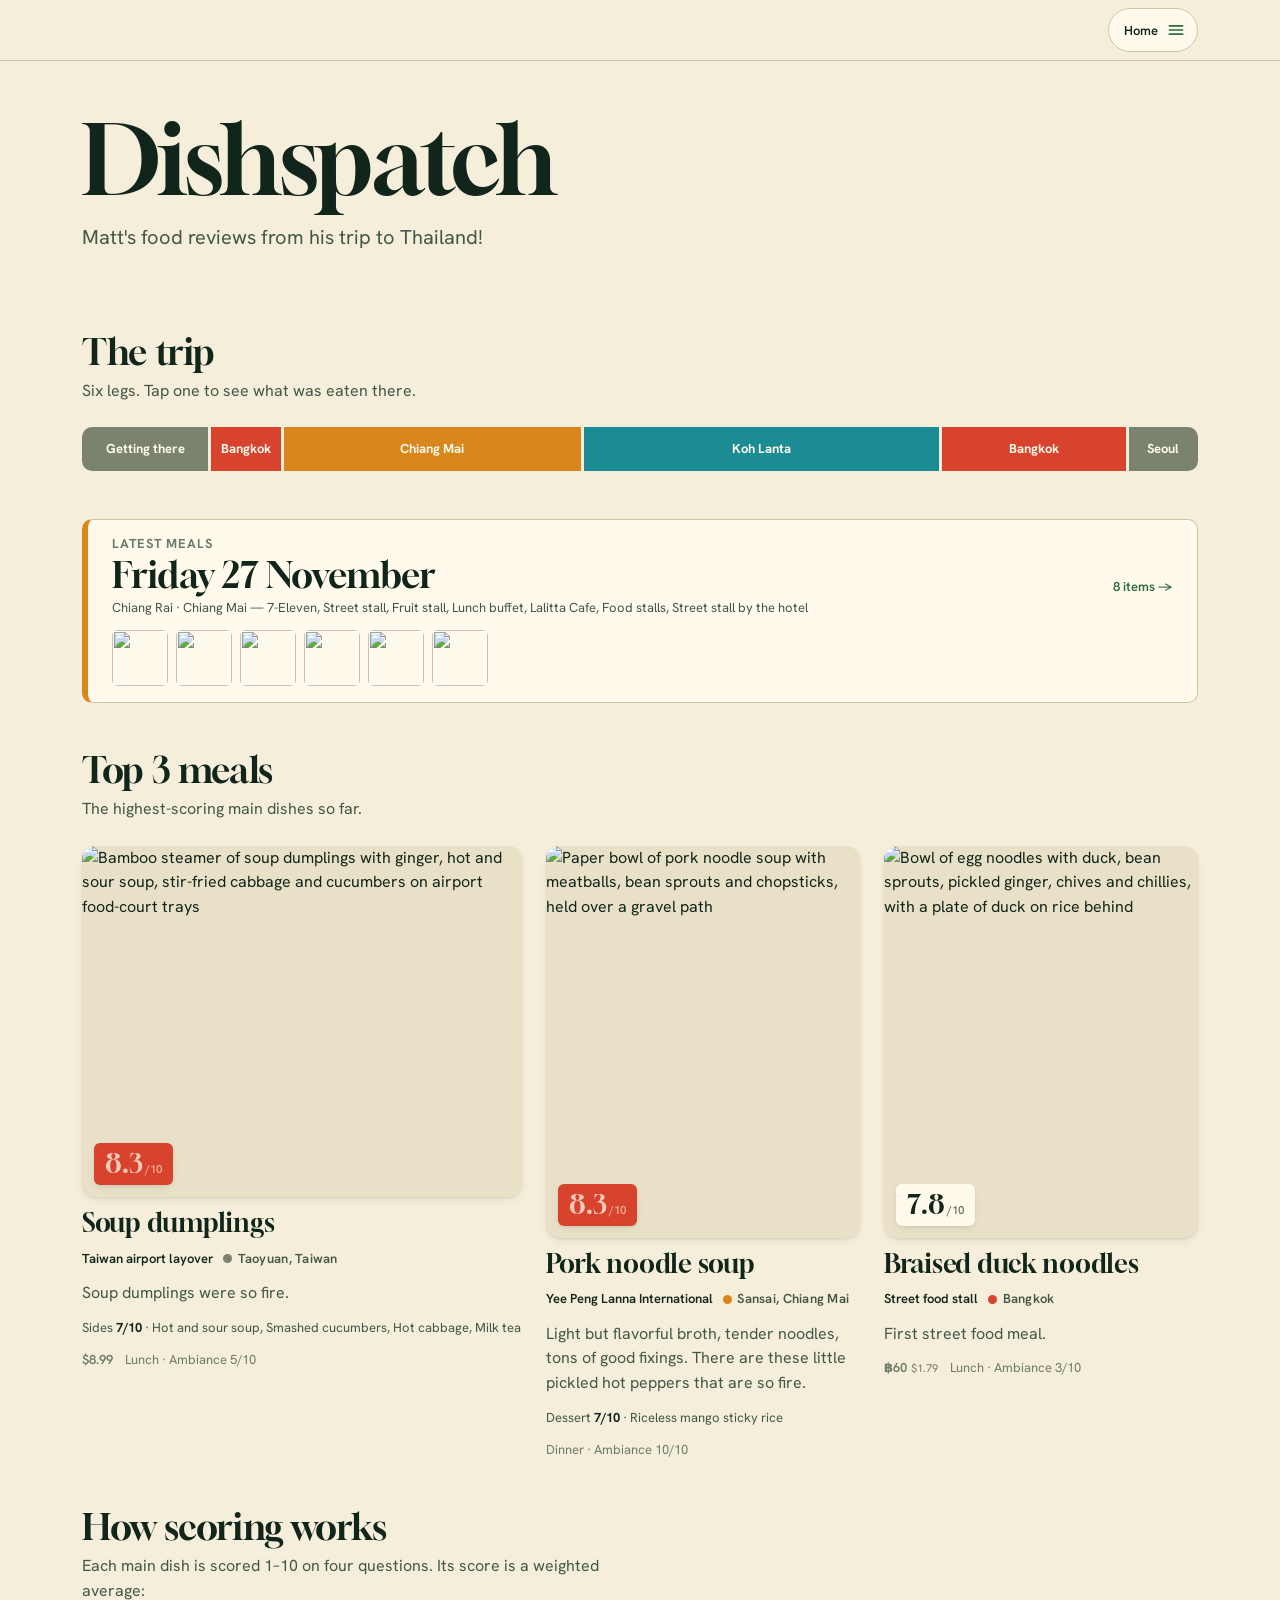
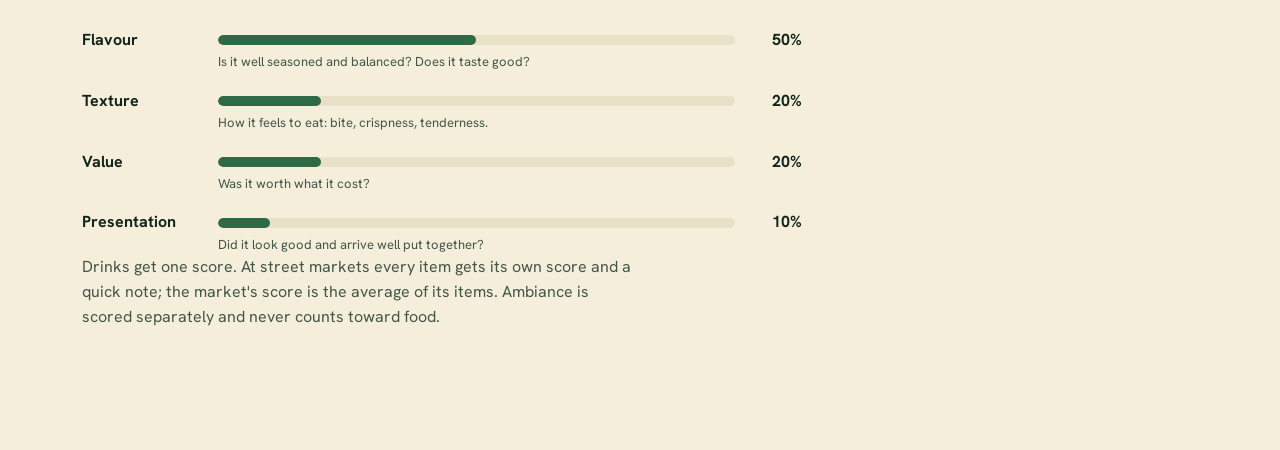
==== commit b4d9493c: "Reorder Nov 27 meals: 7-Eleven breakfast, buffet lunch, crispy pork dinner, rest snacks Adds optiona" ====
--- a/site/index.html
+++ b/site/index.html
@@ -298,6 +298,12 @@
   .mk-title:hover { border-color: var(--rule); padding-left: .6em; }
   .mk-title:focus { padding-left: .6em; }
   .multi-head:has(.mk-title) { align-items: center; gap: var(--s-3); }
+  .mk-extra { display: grid; gap: var(--s-2); justify-items: start; }
+  .mk-note { field-sizing: content; min-height: 2.4em; resize: none; line-height: 1.35; }
+  .mk-price { position: relative; width: 7.5em; }
+  .mk-price span { position: absolute; left: .6em; top: 50%; transform: translateY(-50%); color: var(--ink-faint); font-weight: 600; pointer-events: none; }
+  .mk-price .mk-in { padding-left: 1.7em; text-align: right; }
+  .mk-foot { display: grid; gap: var(--s-2); margin-top: var(--s-4); }
   .mk-add { display: flex; gap: var(--s-2); margin-top: var(--s-4); }
 
   @media (max-width: 599px) {
@@ -379,6 +385,7 @@
   const isDrink = e => e.meal === "drink";
   // Street markets: many small items, each one flat 1–10 + a blurb; the market's score is their average.
   const isMarket = e => e.meal === "market";
+  const mealLabel = e => e.course || e.meal;  // a market-style entry can be labelled breakfast/lunch/… via course
   const avg = vals => Math.floor(vals.reduce((a, b) => a + b, 0) * 10 / vals.length + 0.5) / 10;  // must match avg_score() in build.py
   const ratedItems = e => (e.items || []).filter(it => typeof it.rating === "number");
   const byScore = e => [...ratedItems(e)].sort((a, b) => b.rating - a.rating);
@@ -490,7 +497,7 @@
       ${sidesLine(e)}
       ${dessertLine(e)}
       ${canScore && !hasScore(e) ? `<span class="todo">Needs ${isDrink(e) ? "a score" : "scores"}</span>` : ""}
-      <div class="foot">${priceHtml(e)}<span>${esc(e.meal ? e.meal[0].toUpperCase() + e.meal.slice(1) : "")}${typeof e.ambiance === "number" ? ` · Ambiance ${fmtScore(e.ambiance)}/10` : ""}</span></div>
+      <div class="foot">${priceHtml(e)}<span>${esc(mealLabel(e) ? mealLabel(e)[0].toUpperCase() + mealLabel(e).slice(1) : "")}${typeof e.ambiance === "number" ? ` · Ambiance ${fmtScore(e.ambiance)}/10` : ""}</span></div>
     </button>`;
   }
 
@@ -664,7 +671,7 @@
     const photos = e.photos || [];
     const day = dayOf(e.date);
     const facts = [
-      ["When", `${fmtDate(e.date, { weekday: "long", day: "numeric", month: "long" })}${e.meal ? ", " + e.meal : ""}${e.time ? " · " + e.time : ""}`],
+      ["When", `${fmtDate(e.date, { weekday: "long", day: "numeric", month: "long" })}${mealLabel(e) ? ", " + mealLabel(e) : ""}${e.time ? " · " + e.time : ""}`],
       ["Where", [e.place?.name, e.place?.area || regionName(e.region)].filter(Boolean).map(esc).join(", ") + (e.place?.mapsUrl ? ` · <a href="${esc(e.place.mapsUrl)}" target="_blank" rel="noopener">map</a>` : "")],
       e.sides ? ["Sides", (typeof e.sides.rating === "number" ? `<strong>${fmtScore(e.sides.rating)}/10</strong>` : "") +
         ((e.sides.items || []).length ? `${typeof e.sides.rating === "number" ? " · " : ""}${esc(e.sides.items.map(sideName).join(", "))}` : "") +
@@ -781,9 +788,8 @@
 
   function steps(e) {
     if (isMarket(e)) return [
-      { key: "items", title: "Score each item", q: "One score from 1 to 10 and a quick note for each. Add anything that's missing at the bottom.", kind: "market", optional: true },
+      { key: "items", title: "Score each item", q: "A score from 1 to 10 for each, plus a quick note and what it cost if you like. Add anything that's missing at the bottom.", kind: "market", optional: true },
       { key: "ambiance", title: "Ambiance", q: "The setting. Shown separately; it never counts toward the food score.", optional: true },
-      { key: "price", title: "Prices", q: "Optional. What did each item cost? Leave any blank.", optional: true, kind: "price" },
     ];
     if (isDrink(e)) return [
       { key: "overall", title: "Overall", q: "One score for the drink." },
@@ -814,7 +820,7 @@
       v: {
         ...(e.scores?.main || {}), ...(prev.main || {}),
         overall: prev.overall ?? e.scores?.overall,
-        items: (e.items || []).map(it => ({ name: it.name, rating: it.rating, note: it.note || "" })),
+        items: (e.items || []).map(it => ({ name: it.name, rating: it.rating, note: it.note || "", price: e.price?.sides?.[it.name] })),
         sidesRating: prev.sidesRating ?? (e.scores?.main && isScore(e.sides?.rating) ? e.sides.rating : undefined),
         sideItems: { ...sideItems, ...(prev.sideItems || {}) },
         dessertRating: prev.dessertRating ?? e.dessert?.rating,
@@ -877,8 +883,10 @@
           <div class="multi-head"><input type="text" class="mk-in mk-title" data-iname="${k}" value="${esc(it.name)}" placeholder="Item name" aria-label="Item ${k + 1} name">
             <button type="button" class="clear" data-iremove="${k}" aria-label="Remove ${esc(it.name || "this item")}">Remove</button></div>
           ${scaleRow("i:" + k, it.rating, true, it.name || `Item ${k + 1}`)}
-          <input type="text" class="mk-in" data-inote="${k}" value="${esc(it.note)}" placeholder="Quick note (optional)" aria-label="${esc(it.name || "Item")} note">
+          <div class="mk-extra"><textarea class="mk-in mk-note" rows="1" data-inote="${k}" placeholder="Quick note (optional)" aria-label="${esc(it.name || "Item")} note">${esc(it.note)}</textarea>
+            <label class="mk-price"><span aria-hidden="true">${SYM[v.price.currency] || v.price.currency}</span><input type="text" class="mk-in" inputmode="decimal" data-iprice="${k}" value="${isAmount(it.price) ? it.price : ""}" placeholder="Price" aria-label="${esc(it.name || "Item")} price in ${v.price.currency}"></label></div>
         </li>`).join("")}</ul>
+        <div class="mk-foot"><label class="prow"><span>Paid in</span><select data-pcur>${Object.keys(FX).map(c => `<option value="${c}" ${c === v.price.currency ? "selected" : ""}>${c} (${SYM[c] || c})</option>`).join("")}</select></label><p class="wiz-q" data-mtotal></p></div>
         <form class="mk-add" data-iadd><input type="text" class="mk-in" name="n" placeholder="Add an item" aria-label="New item name"><button type="submit" class="ghost">Add</button></form>`;
       const field = s.kind === "market" ? marketForm : s.kind === "price" ? priceForm : s.kind === "dessert" ? dessertField : s.multi
         ? `<ul class="multi">${e.sides.items.map(it => { const n = sideName(it); return `<li><div class="multi-head"><span>${esc(n)}</span><button type="button" class="clear" data-clear="${esc(n)}" ${isScore(v.sideItems[n]) ? "" : "hidden"}>Clear</button></div>${scaleRow(n, v.sideItems[n], true)}</li>`; }).join("")}</ul>`
@@ -905,12 +913,17 @@
     dlg.querySelector(".lb").classList.add("scoring");
     body.innerHTML = inner;
     if (wiz.pricing) showPriceTotal();
+    if (st[i]?.kind === "market") showMarketTotal();
     body.querySelector('.scale input[type="range"], [data-nav=save]:not(:disabled)')?.focus({ preventScroll: true });
   }
   // Market prices are keyed by item name; drop prices of items that were renamed or removed.
   function marketPrice() {
-    const names = new Set(wiz.v.items.map(it => it.name.trim()).filter(Boolean));
-    return { currency: wiz.v.price.currency, sides: Object.fromEntries(Object.entries(wiz.v.price.sides).filter(([n]) => names.has(n))) };
+    return { currency: wiz.v.price.currency, sides: Object.fromEntries(wiz.v.items.filter(it => it.name.trim() && isAmount(it.price)).map(it => [it.name.trim(), it.price])) };
+  }
+  function showMarketTotal() {
+    const el = dlg.querySelector("[data-mtotal]"); if (!el) return;
+    const pr = cleanPrice(marketPrice());
+    el.innerHTML = pr ? `Total ${priceHtml({ price: pr })}` : "";
   }
   async function saveScores() {
     const { e, v } = wiz;
@@ -973,12 +986,16 @@
     el.innerHTML = pr ? `Total ${priceHtml({ price: pr })}` : "";
   }
   dlg.addEventListener("change", ev => {
-    if (wiz && ev.target.matches("[data-pcur]")) { wiz.v.price.currency = ev.target.value; showPriceTotal(); }
+    if (wiz && ev.target.matches("[data-pcur]")) { wiz.v.price.currency = ev.target.value; if (isMarket(wiz.e)) drawWizard(); else showPriceTotal(); }
   });
   dlg.addEventListener("input", ev => {
     if (!wiz) return;
     if (ev.target.matches("[data-dname]")) { wiz.v.dessertName = ev.target.value; return; }
     if (ev.target.matches("[data-iname]")) { wiz.v.items[+ev.target.dataset.iname].name = ev.target.value; const sv = dlg.querySelector("[data-nav=save]"); if (sv) sv.disabled = !mainDone(); return; }
+    if (ev.target.matches("[data-iprice]")) {
+      const raw = ev.target.value.replace(/[^0-9.]/g, ""), n = raw === "" ? undefined : Math.round(parseFloat(raw) * 100) / 100;
+      wiz.v.items[+ev.target.dataset.iprice].price = isAmount(n) ? n : undefined; showMarketTotal(); return;
+    }
     if (ev.target.matches("[data-inote]")) { wiz.v.items[+ev.target.dataset.inote].note = ev.target.value; return; }
     if (ev.target.matches("[data-pfor]")) {
       const raw = ev.target.value.replace(/[^0-9.]/g, ""), n = raw === "" ? undefined : Math.round(parseFloat(raw) * 100) / 100;
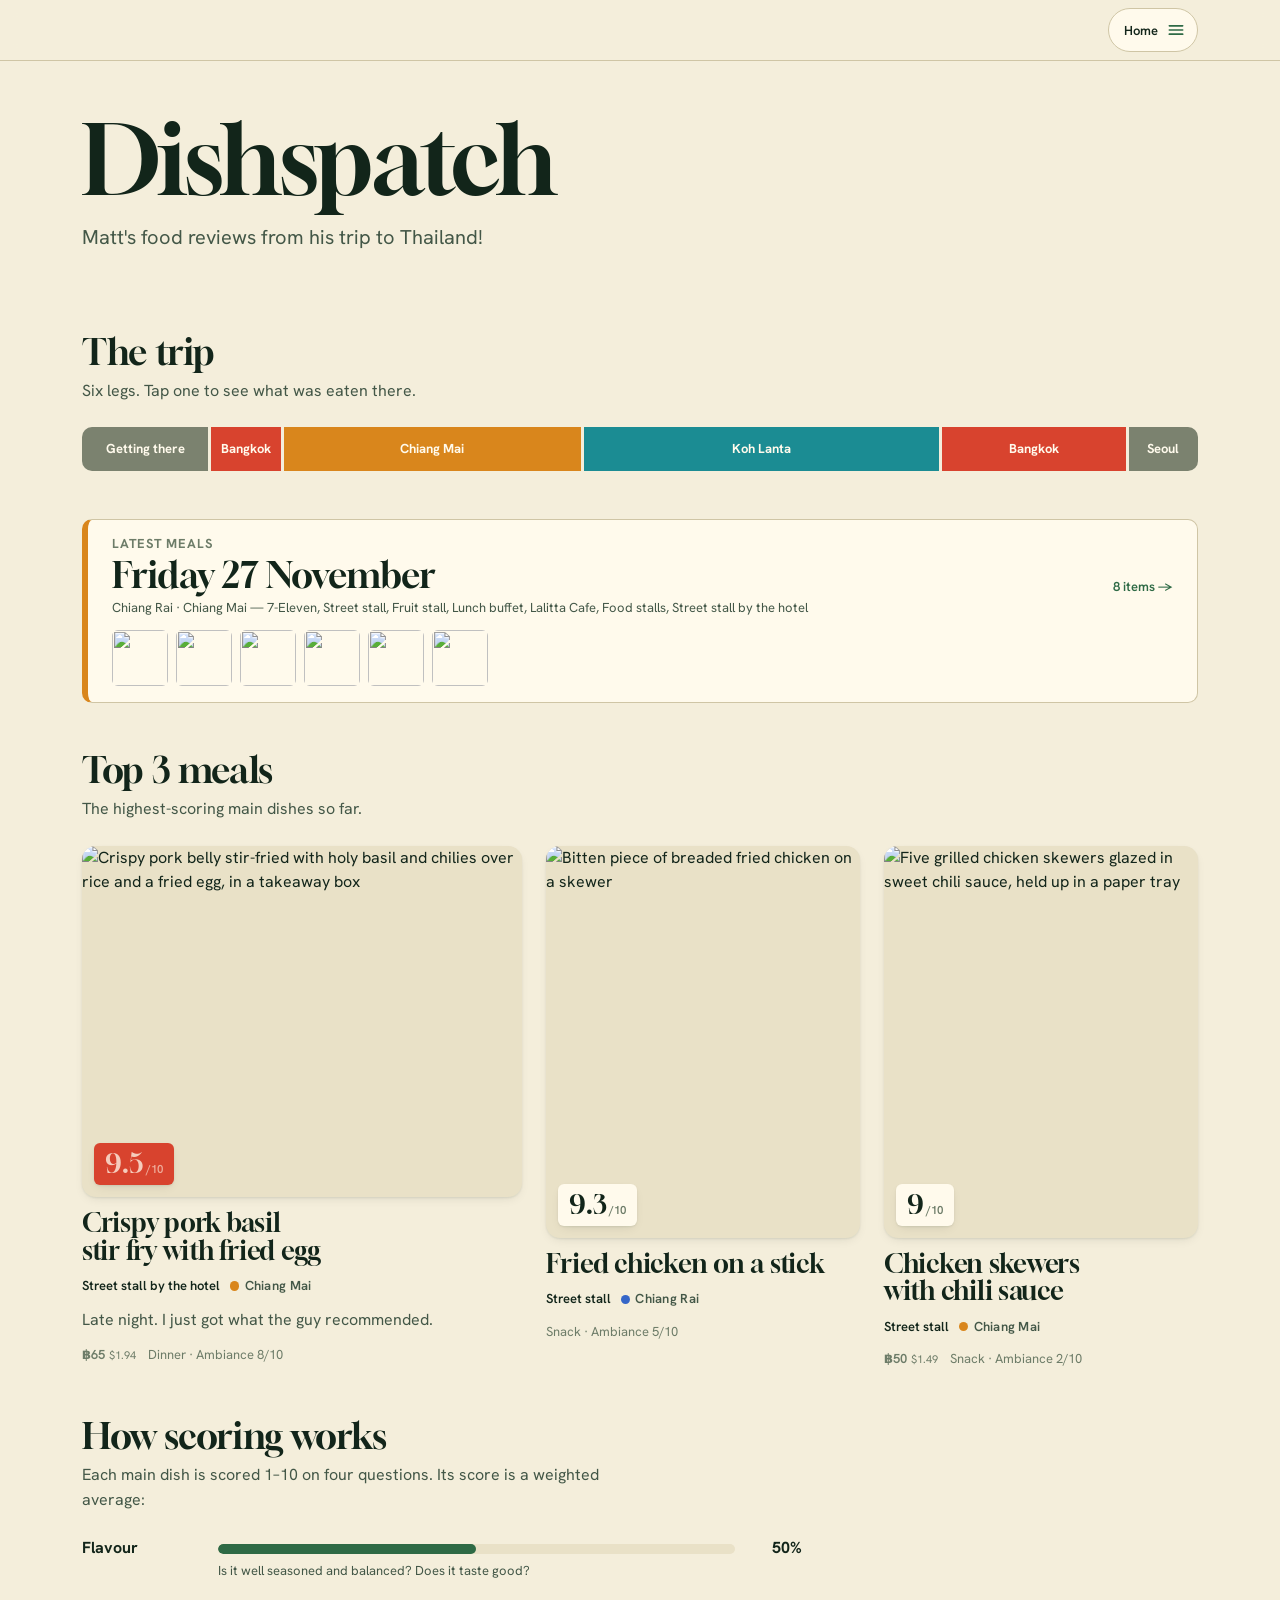
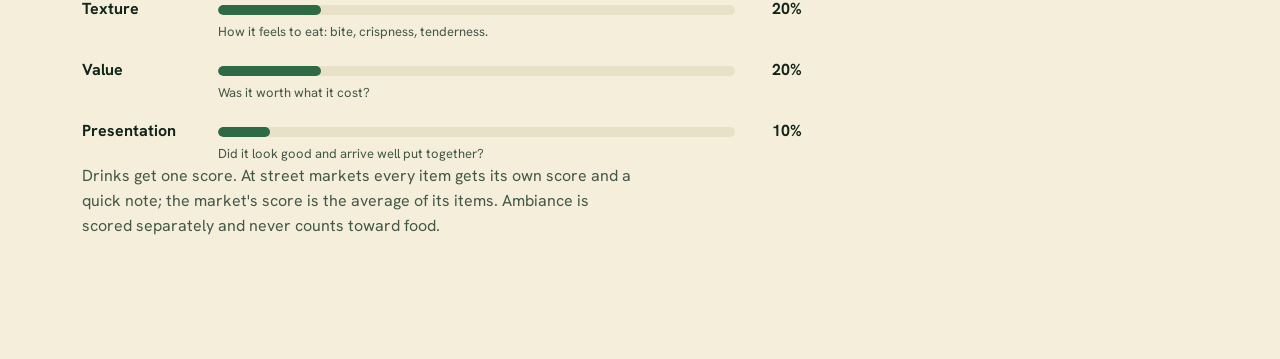
==== commit e88711d3: "Fold Nov 27 page scores; add a Comments step for meals and drinks in the score editor Co-Authored-By" ====
--- a/site/index.html
+++ b/site/index.html
@@ -300,6 +300,8 @@
   .multi-head:has(.mk-title) { align-items: center; gap: var(--s-3); }
   .mk-extra { display: grid; gap: var(--s-2); justify-items: start; }
   .mk-note { field-sizing: content; min-height: 2.4em; resize: none; line-height: 1.35; }
+  .wiz-comment { display: block; width: 100%; min-height: 5.5em; margin-top: var(--s-3); }
+  .facts dd.wiz-cmt { text-align: left; font-weight: 400; }
   .mk-price { position: relative; width: 7.5em; }
   .mk-price span { position: absolute; left: .6em; top: 50%; transform: translateY(-50%); color: var(--ink-faint); font-weight: 600; pointer-events: none; }
   .mk-price .mk-in { padding-left: 1.7em; text-align: right; }
@@ -736,7 +738,7 @@
 
   /* ---------- Live scores (artifact db) ----------
      Scores entered on the page live in db collection "scores", one doc per entry id:
-     { main: {flavour, texture, value, presentation}, sidesRating, sideItems: {name: n}, ambiance }
+     { main: {flavour, texture, value, presentation}, description, sidesRating, sideItems: {name: n}, ambiance }
      or, for markets, { marketItems: [{name, rating?, note?}], ambiance, price }.
      They override the repo data; Claude folds them back into data/entries.json. */
   let db = null, canScore = false, dbScores = {};
@@ -770,6 +772,7 @@
     if (dn && !(x.dessert?.items || []).length) x.dessert = { ...(x.dessert || {}), items: [dn] };
     if (isScore(sc.dessertRating)) x.dessert = { items: [], ...(x.dessert || {}), rating: sc.dessertRating };
     if (isScore(sc.ambiance)) x.ambiance = sc.ambiance;
+    if (!isMarket(x) && typeof sc.description === "string") { const d = sc.description.trim(); if (d) x.description = d; else delete x.description; }
     const pr = cleanPrice(sc.price); if (pr) x.price = { ...(x.price || {}), ...pr };
     return x;
   }
@@ -786,6 +789,7 @@
     derive(); render();
   }
 
+  const COMMENT_STEP = { key: "description", title: "Comments", q: "Optional. What you thought of it, in your own words. Shown under the dish.", optional: true, kind: "comment" };
   function steps(e) {
     if (isMarket(e)) return [
       { key: "items", title: "Score each item", q: "A score from 1 to 10 for each, plus a quick note and what it cost if you like. Add anything that's missing at the bottom.", kind: "market", optional: true },
@@ -793,6 +797,7 @@
     ];
     if (isDrink(e)) return [
       { key: "overall", title: "Overall", q: "One score for the drink." },
+      COMMENT_STEP,
       { key: "ambiance", title: "Ambiance", q: "The setting. Shown separately; it never counts toward the score.", optional: true },
       { key: "price", title: "Price", q: "Optional. What did it cost?", optional: true, kind: "price" },
     ];
@@ -801,6 +806,7 @@
       { key: "texture", title: "Texture", q: "How does it feel to eat: bite, crispness, tenderness?" },
       { key: "value", title: "Value", q: "Was it worth what you paid?" },
       { key: "presentation", title: "Presentation", q: "Did it look good and arrive well put together?" },
+      COMMENT_STEP,
     ];
     if (e.sides) st.push({ key: "sidesRating", title: "Sides", q: "One score for everything else on the table.", optional: true });
     if ((e.sides?.items || []).length) st.push({ key: "sideItems", title: "Standout sides", q: "Score any side worth calling out. Skip the rest.", optional: true, multi: true });
@@ -826,6 +832,7 @@
         dessertRating: prev.dessertRating ?? e.dessert?.rating,
         dessertName: (e.dessert?.items || []).length ? undefined : (prev.dessertName || ""),
         ambiance: prev.ambiance ?? e.ambiance,
+        description: e.description || "",
         price: (() => {
           const base = cleanPrice(prev.price) || cleanPrice(e.price) || {};
           return { currency: base.currency || (e.region === "transit" ? "USD" : "THB"), main: base.main, sides: { ...(base.sides || {}) } };
@@ -854,7 +861,7 @@
     const { st, i } = wiz, s = st[i];
     const last = i >= st.length;
     return `<div class="wiz-nav"><span class="wiz-left"><button type="button" class="ghost" data-nav="cancel">Cancel</button>
-        ${s && s.optional && !s.multi && s.kind !== "price" && s.kind !== "market" ? `<button type="button" class="ghost" data-nav="skip">Skip</button>` : ""}</span>
+        ${s && s.optional && !s.multi && s.kind !== "price" && s.kind !== "market" && s.kind !== "comment" ? `<button type="button" class="ghost" data-nav="skip">Skip</button>` : ""}</span>
       <span class="wiz-right">
         <button type="button" class="ghost arrow" data-nav="back" aria-label="Previous" ${i ? "" : "disabled"}>${ARROW("M15 5l-7 7 7 7")}</button>
         <button type="button" class="primary" data-nav="save" ${mainDone() ? "" : "disabled"} title="${mainDone() ? "Save scores" : isMarket(wiz.e) ? "Score at least one item first" : isDrink(wiz.e) ? "Give it an overall score first" : "Flavour, texture, value and presentation are needed first"}">Save</button>
@@ -888,7 +895,8 @@
         </li>`).join("")}</ul>
         <div class="mk-foot"><label class="prow"><span>Paid in</span><select data-pcur>${Object.keys(FX).map(c => `<option value="${c}" ${c === v.price.currency ? "selected" : ""}>${c} (${SYM[c] || c})</option>`).join("")}</select></label><p class="wiz-q" data-mtotal></p></div>
         <form class="mk-add" data-iadd><input type="text" class="mk-in" name="n" placeholder="Add an item" aria-label="New item name"><button type="submit" class="ghost">Add</button></form>`;
-      const field = s.kind === "market" ? marketForm : s.kind === "price" ? priceForm : s.kind === "dessert" ? dessertField : s.multi
+      const commentField = `<textarea class="mk-in mk-note wiz-comment" rows="3" data-comment placeholder="e.g. Crispy edges, a bit too salty" aria-label="Comments on ${esc(e.dish)}">${esc(v.description || "")}</textarea>`;
+      const field = s.kind === "comment" ? commentField : s.kind === "market" ? marketForm : s.kind === "price" ? priceForm : s.kind === "dessert" ? dessertField : s.multi
         ? `<ul class="multi">${e.sides.items.map(it => { const n = sideName(it); return `<li><div class="multi-head"><span>${esc(n)}</span><button type="button" class="clear" data-clear="${esc(n)}" ${isScore(v.sideItems[n]) ? "" : "hidden"}>Clear</button></div>${scaleRow(n, v.sideItems[n], true)}</li>`; }).join("")}</ul>`
         : scaleRow(s.key, v[s.key]);
       const ready = s.multi || s.optional || isScore(v[s.key]);
@@ -905,6 +913,7 @@
         ${isScore(v.sidesRating) ? `<dt>Sides</dt><dd>${v.sidesRating.toFixed(1)}</dd>` : ""}
         ${Object.entries(v.sideItems).filter(([, r]) => isScore(r)).map(([n, r]) => `<dt>${esc(n)}</dt><dd>${r.toFixed(1)}</dd>`).join("")}
         ${isScore(v.dessertRating) ? `<dt>Dessert${dessertItems(e).length || v.dessertName ? ` <small>${esc(dessertItems(e).join(", ") || v.dessertName)}</small>` : ""}</dt><dd>${v.dessertRating.toFixed(1)}</dd>` : ""}
+        ${!market && (v.description || "").trim() ? `<dt>Comments</dt><dd class="wiz-cmt">${esc(v.description.trim())}</dd>` : ""}
         ${isScore(v.ambiance) ? `<dt>Ambiance</dt><dd>${v.ambiance.toFixed(1)} <small>(not in the food score)</small></dd>` : ""}
         ${(() => { const pe = { dish: e.dish, price: cleanPrice(market ? marketPrice() : v.price) }; return pe.price ? `<dt>Paid</dt><dd>${market ? `Total ${priceHtml(pe)}` : priceFacts(pe)}</dd>` : ""; })()}</dl>
         <p class="wiz-msg" role="status"></p>
@@ -940,6 +949,7 @@
     if (isScore(v.dessertRating)) doc.dessertRating = v.dessertRating;
     if (v.dessertName && v.dessertName.trim()) doc.dessertName = v.dessertName.trim();
     if (isScore(v.ambiance)) doc.ambiance = v.ambiance;
+    if (!isMarket(e) && typeof v.description === "string" && v.description.trim() !== (BASE.find(x => x.id === e.id)?.description || "")) doc.description = v.description.trim();
     const pr = cleanPrice(isMarket(e) ? marketPrice() : v.price); if (pr) doc.price = pr;
     try {
       await db.doc("scores/" + e.id).set(doc);
@@ -991,6 +1001,7 @@
   dlg.addEventListener("input", ev => {
     if (!wiz) return;
     if (ev.target.matches("[data-dname]")) { wiz.v.dessertName = ev.target.value; return; }
+    if (ev.target.matches("[data-comment]")) { wiz.v.description = ev.target.value; return; }
     if (ev.target.matches("[data-iname]")) { wiz.v.items[+ev.target.dataset.iname].name = ev.target.value; const sv = dlg.querySelector("[data-nav=save]"); if (sv) sv.disabled = !mainDone(); return; }
     if (ev.target.matches("[data-iprice]")) {
       const raw = ev.target.value.replace(/[^0-9.]/g, ""), n = raw === "" ? undefined : Math.round(parseFloat(raw) * 100) / 100;
